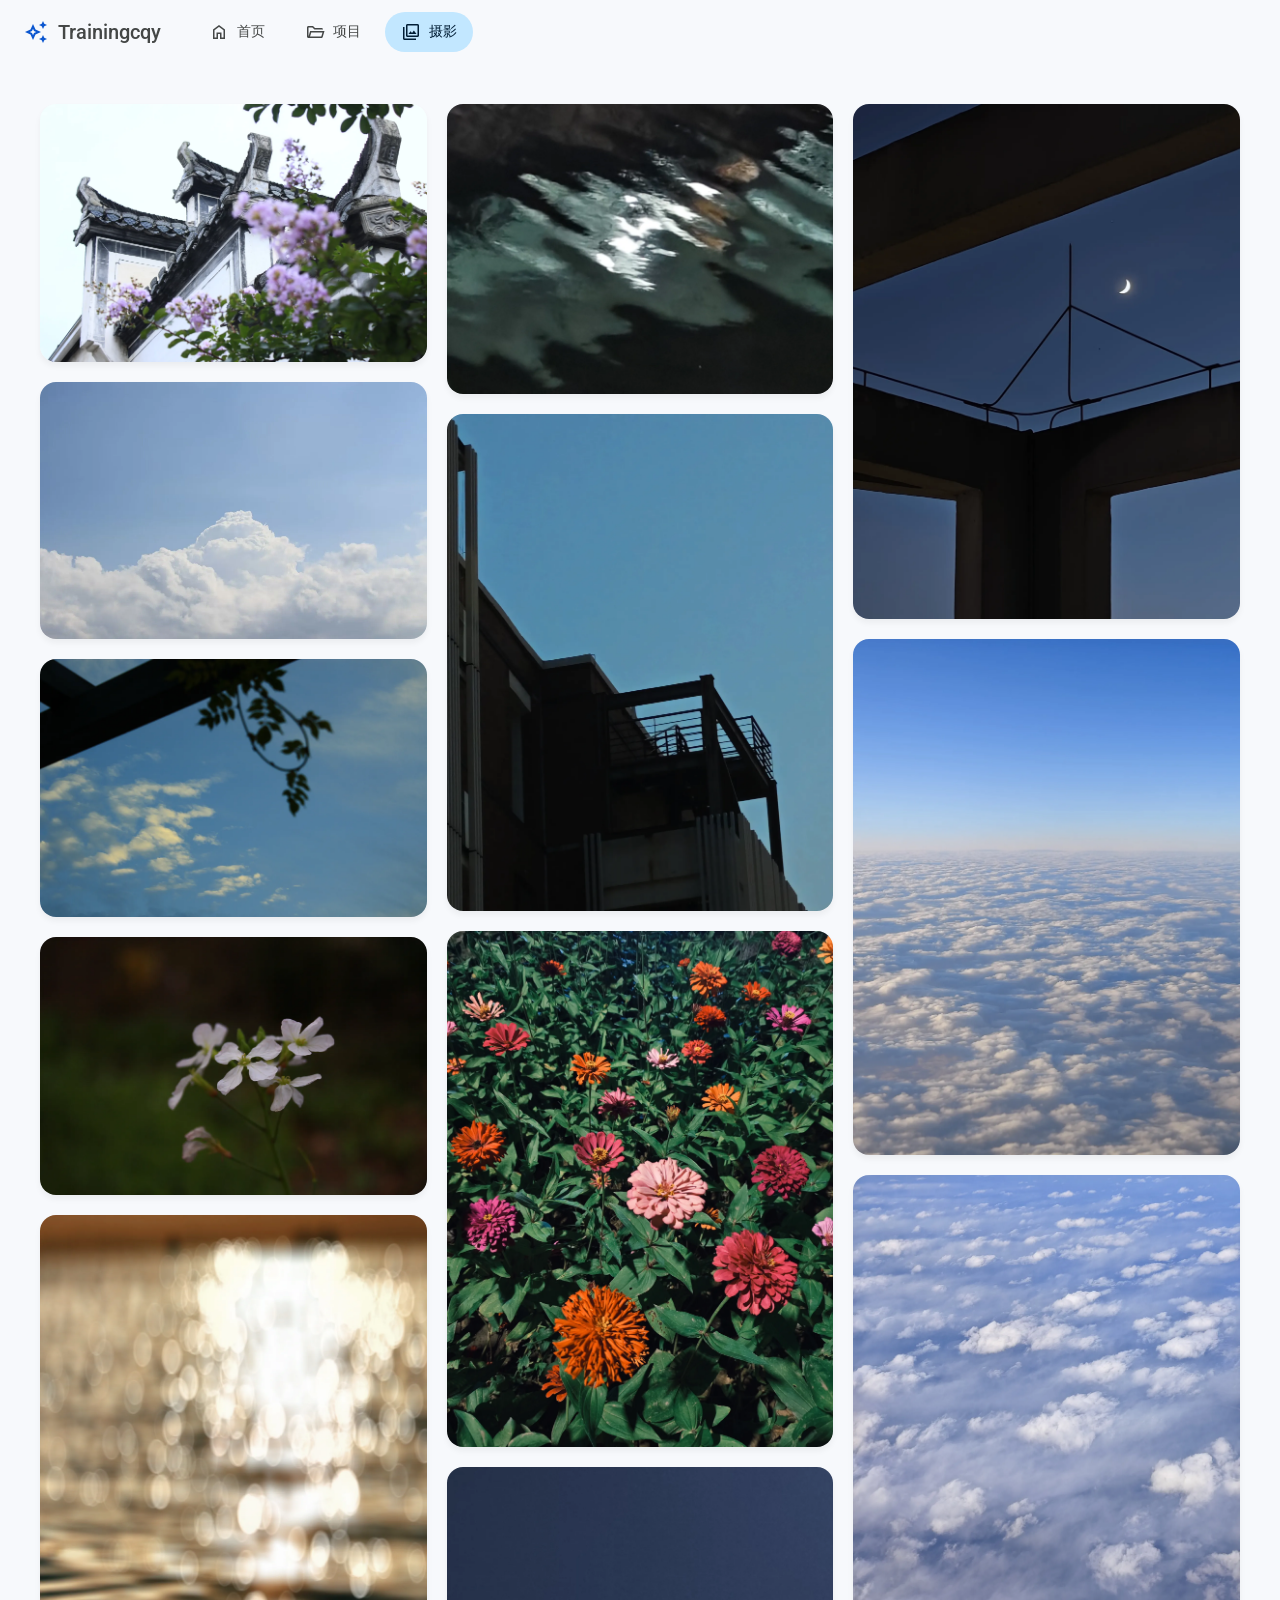
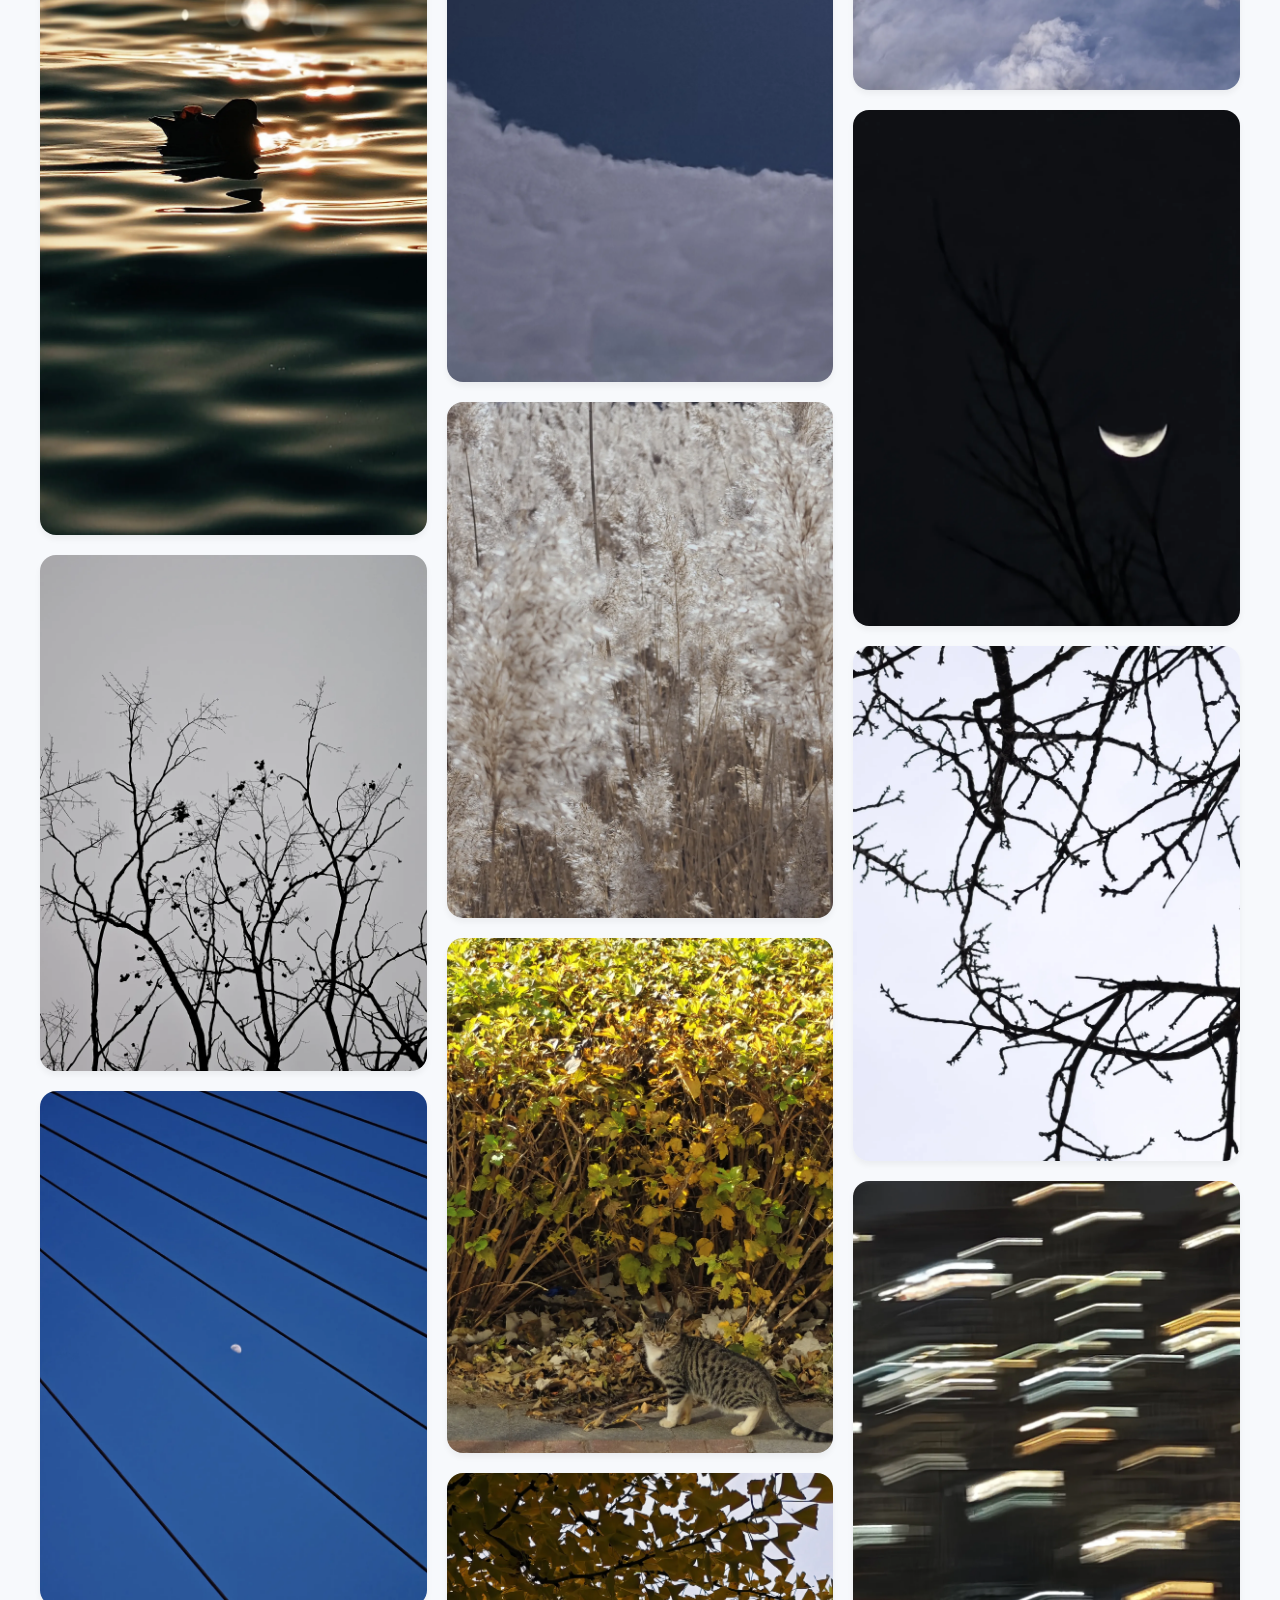
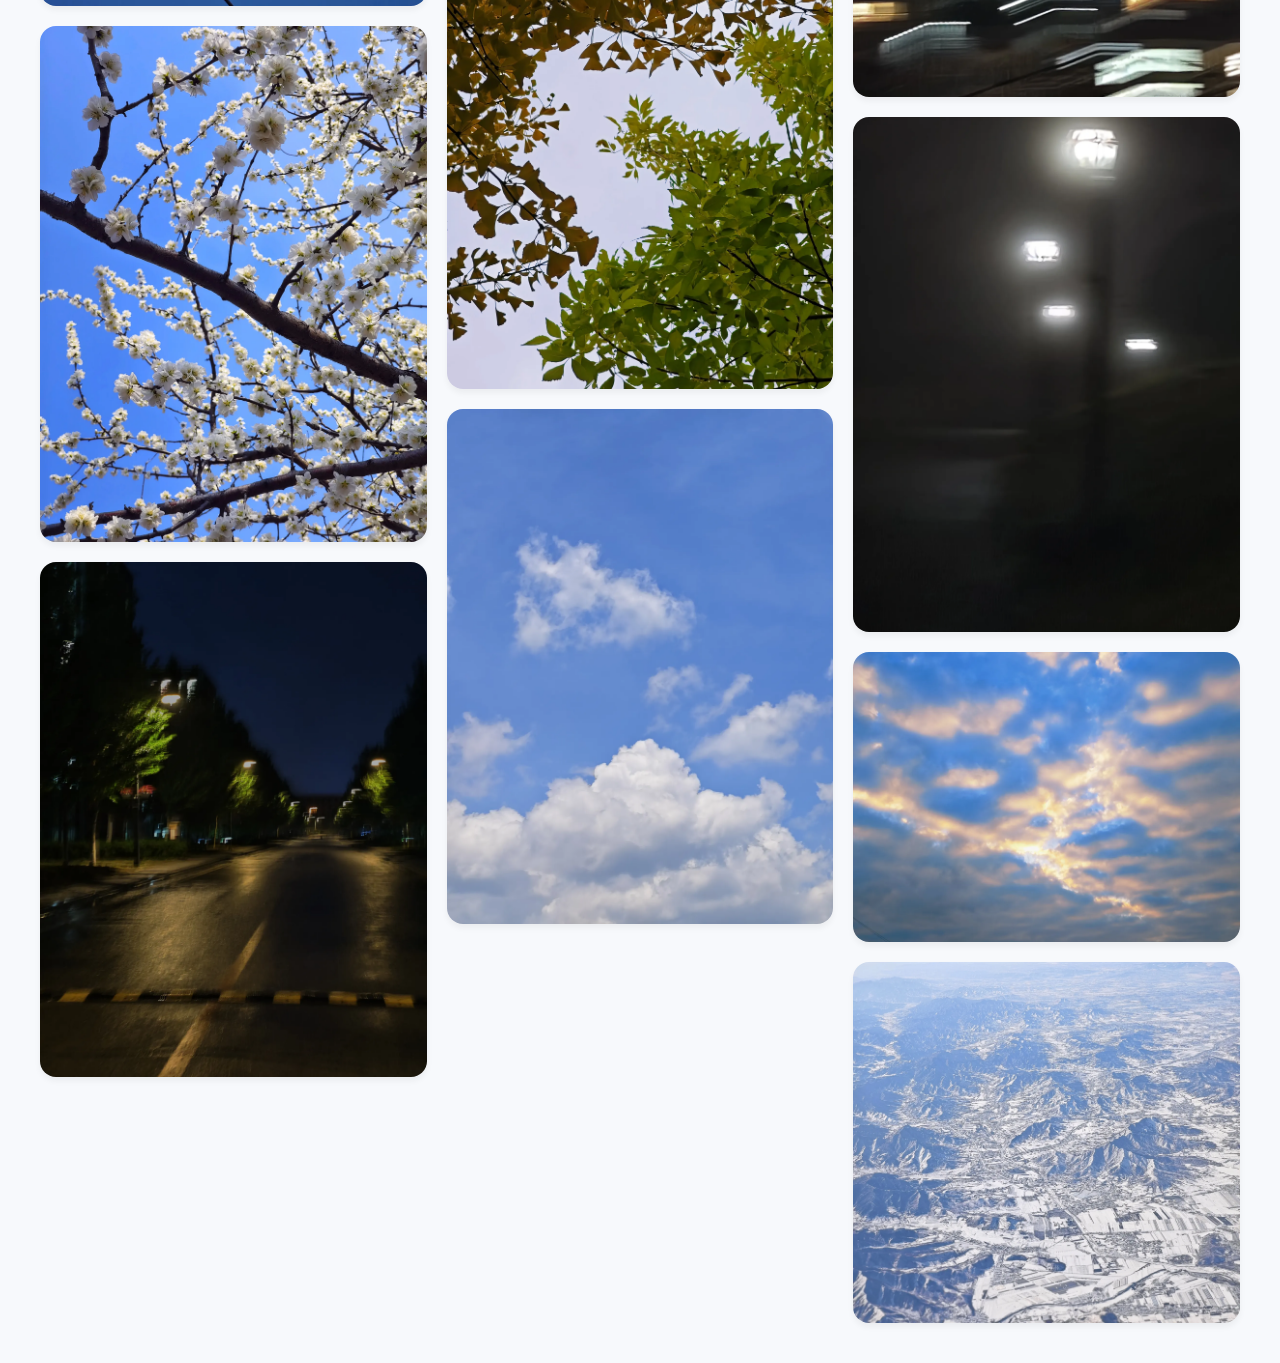
==== gallery.html @ ea2c5bf6 "refactor: extract common css and inject SEO meta tags" ====
<!DOCTYPE html>
<html lang="zh-CN">
<head>
    <meta charset="UTF-8">
    <meta name="viewport" content="width=device-width, initial-scale=1.0, maximum-scale=1.0, user-scalable=no">    
    <meta name="color-scheme" content="light dark">
    <title>Gallery | Trainingcqy</title>
    <meta name="description" content="Trainingcqy 的摄影作品集">
    <meta property="og:title" content="Gallery | Trainingcqy">
    <meta property="og:description" content="Trainingcqy 的摄影作品集">
    <meta property="og:type" content="website">
    <meta property="og:url" content="https://trainingcqy.com/gallery.html">
    <link rel="canonical" href="https://trainingcqy.com/gallery.html">
    <link rel="icon" type="image/jpeg" href="img/favicon.png">
    <link rel="apple-touch-icon" href="img/favicon.png">
    <link href="https://fonts.googleapis.com/css2?family=Roboto:wght@400;500;700&display=swap" rel="stylesheet">
    <link rel="stylesheet" href="https://fonts.googleapis.com/css2?family=Material+Symbols+Outlined:opsz,wght,FILL,GRAD@24,400,0,0" />
    <link rel="stylesheet" href="style.css">
    <style>
        .photo-card {
            -webkit-user-select: none;
            -moz-user-select: none;
            -ms-user-select: none;
            user-select: none;
            -webkit-touch-callout: none;
        }

        :root {
            --shadow-normal: 0 4px 6px rgba(0,0,0,0.05);
            --shadow-hover: 0 12px 24px rgba(0,0,0,0.15);
        }

        @media (prefers-color-scheme: dark) {
            :root {
                --shadow-normal: 0 4px 6px rgba(0,0,0,0.3);
                --shadow-hover: 0 12px 24px rgba(0,0,0,0.5);
            }
        }

        .main-content { 
            flex: 1; 
            padding: 40px; 
            padding-top: calc(64px + 20px); 
            display: flex; 
            flex-direction: column; 
            align-items: center; 
        }

        .gallery-container {
            width: 100%;
            max-width: 1200px;
            column-count: 3; 
            column-gap: 20px;
            padding-top: 20px;
        }

        .photo-card {
            background: transparent;
            border-radius: 16px;
            overflow: hidden; 
            margin-bottom: 20px;
            break-inside: avoid;
            transition: transform 0.3s cubic-bezier(0.34, 1.56, 0.64, 1), box-shadow 0.3s ease;
            box-shadow: var(--shadow-normal);
            line-height: 0; 
            display: block;
        }

        @media (hover: hover) and (pointer: fine) {
            .photo-card:hover {
                transform: translateY(-4px) scale(1.01);
                box-shadow: var(--shadow-hover);
                z-index: 2;
            }
        }

        .photo-card img {
            width: 100%;
            height: auto; 
            display: block;
            object-fit: cover;
        }

        @media (max-width: 1024px) { .gallery-container { column-count: 2; } } 
        @media (max-width: 768px) { 
            .photo-card img {
                -webkit-touch-callout: none;
                pointer-events: none;
            }
            .main-content { padding: 20px; padding-top: 24px; padding-bottom: 80px; }
            .gallery-container { column-count: 1; }
        }
    </style>
</head>
<body>
    <nav class="topbar">
        <div class="logo-area">
            <span class="material-symbols-outlined" style="color: var(--primary-blue);">auto_awesome</span>
            <span>Trainingcqy</span>
        </div>
        <a href="index.html" class="nav-item"><span class="material-symbols-outlined">home</span>首页</a>
        <a href="projects.html" class="nav-item"><span class="material-symbols-outlined">folder_open</span>项目</a>
        <a href="#" class="nav-item active"><span class="material-symbols-outlined">photo_library</span>摄影</a>
    </nav>

    <main class="main-content">
        <div class="gallery-container">
                        
            <div class="photo-card"><img src="img/avatar.webp" loading="eager" alt="Gallery 1"></div>
            <div class="photo-card"><img src="img/photo_2.webp" loading="eager" alt="Gallery 2"></div>
            <div class="photo-card"><img src="img/photo_3.webp" loading="eager" alt="Gallery 3"></div>
            <div class="photo-card"><img src="img/photo_4.webp" loading="eager" alt="Gallery 4"></div>
            <div class="photo-card"><img src="img/photo_5.webp" loading="eager" alt="Gallery 5"></div>
            <div class="photo-card"><img src="img/photo_6.webp" loading="lazy" alt="Gallery 6"></div>
            <div class="photo-card"><img src="img/photo_7.webp" loading="lazy" alt="Gallery 7"></div>
            <div class="photo-card"><img src="img/photo_8.webp" loading="lazy" alt="Gallery 8"></div>
            <div class="photo-card"><img src="img/photo_9.webp" loading="lazy" alt="Gallery 9"></div>
            <div class="photo-card"><img src="img/photo_10.webp" loading="lazy" alt="Gallery 10"></div>
            <div class="photo-card"><img src="img/photo_11.webp" loading="lazy" alt="Gallery 11"></div>
            <div class="photo-card"><img src="img/photo_12.webp" loading="lazy" alt="Gallery 12"></div>
            <div class="photo-card"><img src="img/photo_13.webp" loading="lazy" alt="Gallery 13"></div>
            <div class="photo-card"><img src="img/photo_14.webp" loading="lazy" alt="Gallery 14"></div>
            <div class="photo-card"><img src="img/photo_15.webp" loading="lazy" alt="Gallery 15"></div>
            <div class="photo-card"><img src="img/photo_16.webp" loading="lazy" alt="Gallery 16"></div>
            <div class="photo-card"><img src="img/photo_17.webp" loading="lazy" alt="Gallery 17"></div>
            <div class="photo-card"><img src="img/photo_18.webp" loading="lazy" alt="Gallery 18"></div>
            <div class="photo-card"><img src="img/photo_19.webp" loading="lazy" alt="Gallery 19"></div>
            <div class="photo-card"><img src="img/photo_20.webp" loading="lazy" alt="Gallery 20"></div>
            <div class="photo-card"><img src="img/photo_21.webp" loading="lazy" alt="Gallery 21"></div>
            <div class="photo-card"><img src="img/photo_22.webp" loading="lazy" alt="Gallery 22"></div>
            <div class="photo-card"><img src="img/photo_23.webp" loading="lazy" alt="Gallery 23"></div>
            <div class="photo-card"><img src="img/photo_24.webp" loading="lazy" alt="Gallery 24"></div>
            <div class="photo-card"><img src="img/photo_25.webp" loading="lazy" alt="Gallery 25"></div>
            <div class="photo-card"><img src="img/photo_26.webp" loading="lazy" alt="Gallery 26"></div>
        </div>
    </main>

    <nav class="bottom-nav">
        <a href="index.html" class="bottom-nav-item">
            <div class="icon-container"><span class="material-symbols-outlined">home</span></div>
            <span>首页</span>
        </a>
        <a href="projects.html" class="bottom-nav-item">
            <div class="icon-container"><span class="material-symbols-outlined">folder_open</span></div>
            <span>项目</span>
        </a>
        <a href="#" class="bottom-nav-item active">
            <div class="icon-container"><span class="material-symbols-outlined">photo_library</span></div>
            <span>摄影</span>
        </a>
    </nav>

    <script>
        function clearActiveStates() {
            document.body.style.visibility = 'hidden';
            document.body.offsetHeight;
            document.body.style.visibility = '';
        }

        window.addEventListener('pageshow', function (e) {
            const interactiveElements = document.querySelectorAll('a, button, .nav-item, .bottom-nav-item, .photo-card, .chip');
            interactiveElements.forEach(el => {
                if (typeof el.blur === 'function') el.blur();
            });
            
            if (e.persisted) {
                clearActiveStates();
            }
        });

        document.addEventListener('visibilitychange', function() {
            if (document.visibilityState === 'visible') {
                clearActiveStates();
            }
        });
    </script>
</body>
</html>
---- style.css ----
/* ===== Common Styles | Trainingcqy Portfolio ===== */

* {
    -webkit-tap-highlight-color: transparent;
    margin: 0;
    padding: 0;
    box-sizing: border-box;
}

:root {
    color-scheme: light dark;
    --bg-color: #f7f9fc;
    --surface-color: #ffffff;
    --text-primary: #1f1f1f;
    --text-secondary: #444746;
    --accent-blue: #c2e7ff;
    --accent-blue-text: #001d35;
    --hover-color: #f0f4f8;
    --active-color: #e0e4e8;
    --border-color: #e0e0e0;
    --chip-border: #c4c7c5;
    --primary-blue: #0b57d0;
}

@media (prefers-color-scheme: dark) {
    :root {
        --bg-color: #121212;
        --surface-color: #1e1e1e;
        --text-primary: #e3e3e3;
        --text-secondary: #a0a0a0;
        --accent-blue: #004a77;
        --accent-blue-text: #c2e7ff;
        --hover-color: #2c2c2c;
        --active-color: #3d3d3d;
        --border-color: #333333;
        --chip-border: #444444;
        --primary-blue: #8ab4f8;
    }
}

body {
    font-family: 'Roboto', sans-serif;
    background-color: var(--bg-color);
    color: var(--text-primary);
    display: flex;
    flex-direction: column;
    min-height: 100vh;
}

/* ===== Top Navigation ===== */

.topbar {
    position: fixed;
    top: 0; left: 0; right: 0;
    height: 64px;
    z-index: 20;
    display: flex;
    align-items: center;
    padding: 0 24px;
    gap: 8px;
    background-color: var(--bg-color);
}

.logo-area {
    font-size: 20px;
    font-weight: 500;
    color: var(--text-secondary);
    display: flex;
    align-items: center;
    gap: 10px;
    margin-right: 24px;
    white-space: nowrap;
}

.nav-item {
    display: flex;
    align-items: center;
    gap: 8px;
    padding: 0 16px;
    height: 40px;
    border-radius: 20px;
    text-decoration: none;
    color: var(--text-secondary);
    font-size: 14px;
    font-weight: 500;
    transition: background 0.2s;
    flex-shrink: 0;
    white-space: nowrap;
    cursor: pointer;
}

@media (hover: hover) and (pointer: fine) {
    .nav-item:hover { background-color: var(--hover-color); }
}
.nav-item:active { background-color: var(--active-color); }
.nav-item.active { background-color: var(--accent-blue); color: var(--accent-blue-text); }
.nav-item .material-symbols-outlined { font-size: 20px; }

/* ===== Bottom Navigation (Mobile) ===== */

.bottom-nav {
    display: none;
    position: fixed;
    bottom: 0; left: 0;
    width: 100%;
    height: 64px;
    background: var(--surface-color);
    justify-content: space-around;
    align-items: center;
    z-index: 1000;
    padding-bottom: env(safe-area-inset-bottom);
    box-sizing: content-box;
}

.bottom-nav-item {
    display: flex;
    flex-direction: column;
    align-items: center;
    justify-content: center;
    text-decoration: none;
    color: var(--text-secondary);
    font-size: 12px;
    font-weight: 500;
    width: 64px;
    height: 100%;
    gap: 4px;
}

.bottom-nav-item.active .icon-container {
    background-color: var(--accent-blue);
    color: var(--accent-blue-text);
}

.bottom-nav-item .icon-container {
    width: 64px;
    height: 32px;
    border-radius: 16px;
    display: flex;
    align-items: center;
    justify-content: center;
    transition: background-color 0.2s;
}

.bottom-nav-item:active .icon-container { transform: scale(0.95); }
.bottom-nav-item .material-symbols-outlined { font-size: 24px; }

/* ===== Responsive: Mobile ===== */

@media (max-width: 768px) {
    .topbar { display: none; }
    .bottom-nav { display: flex; }
}
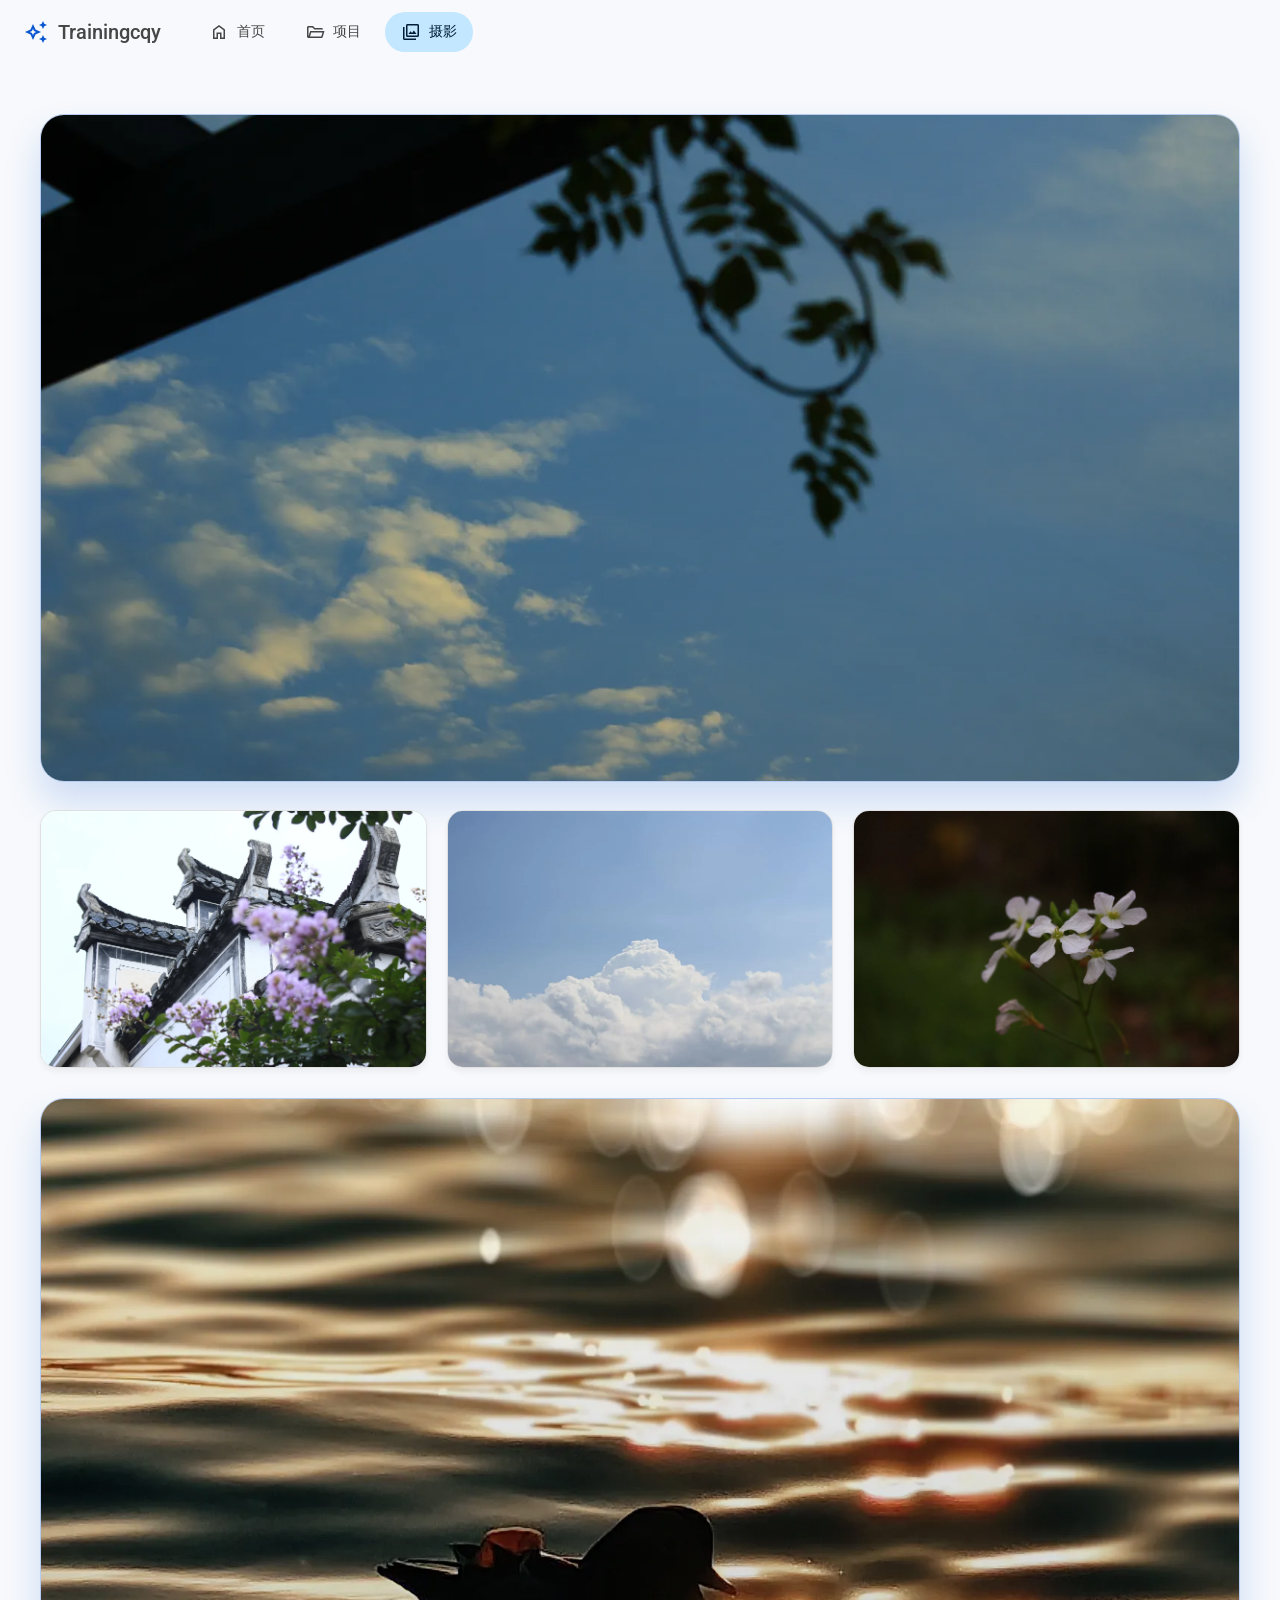
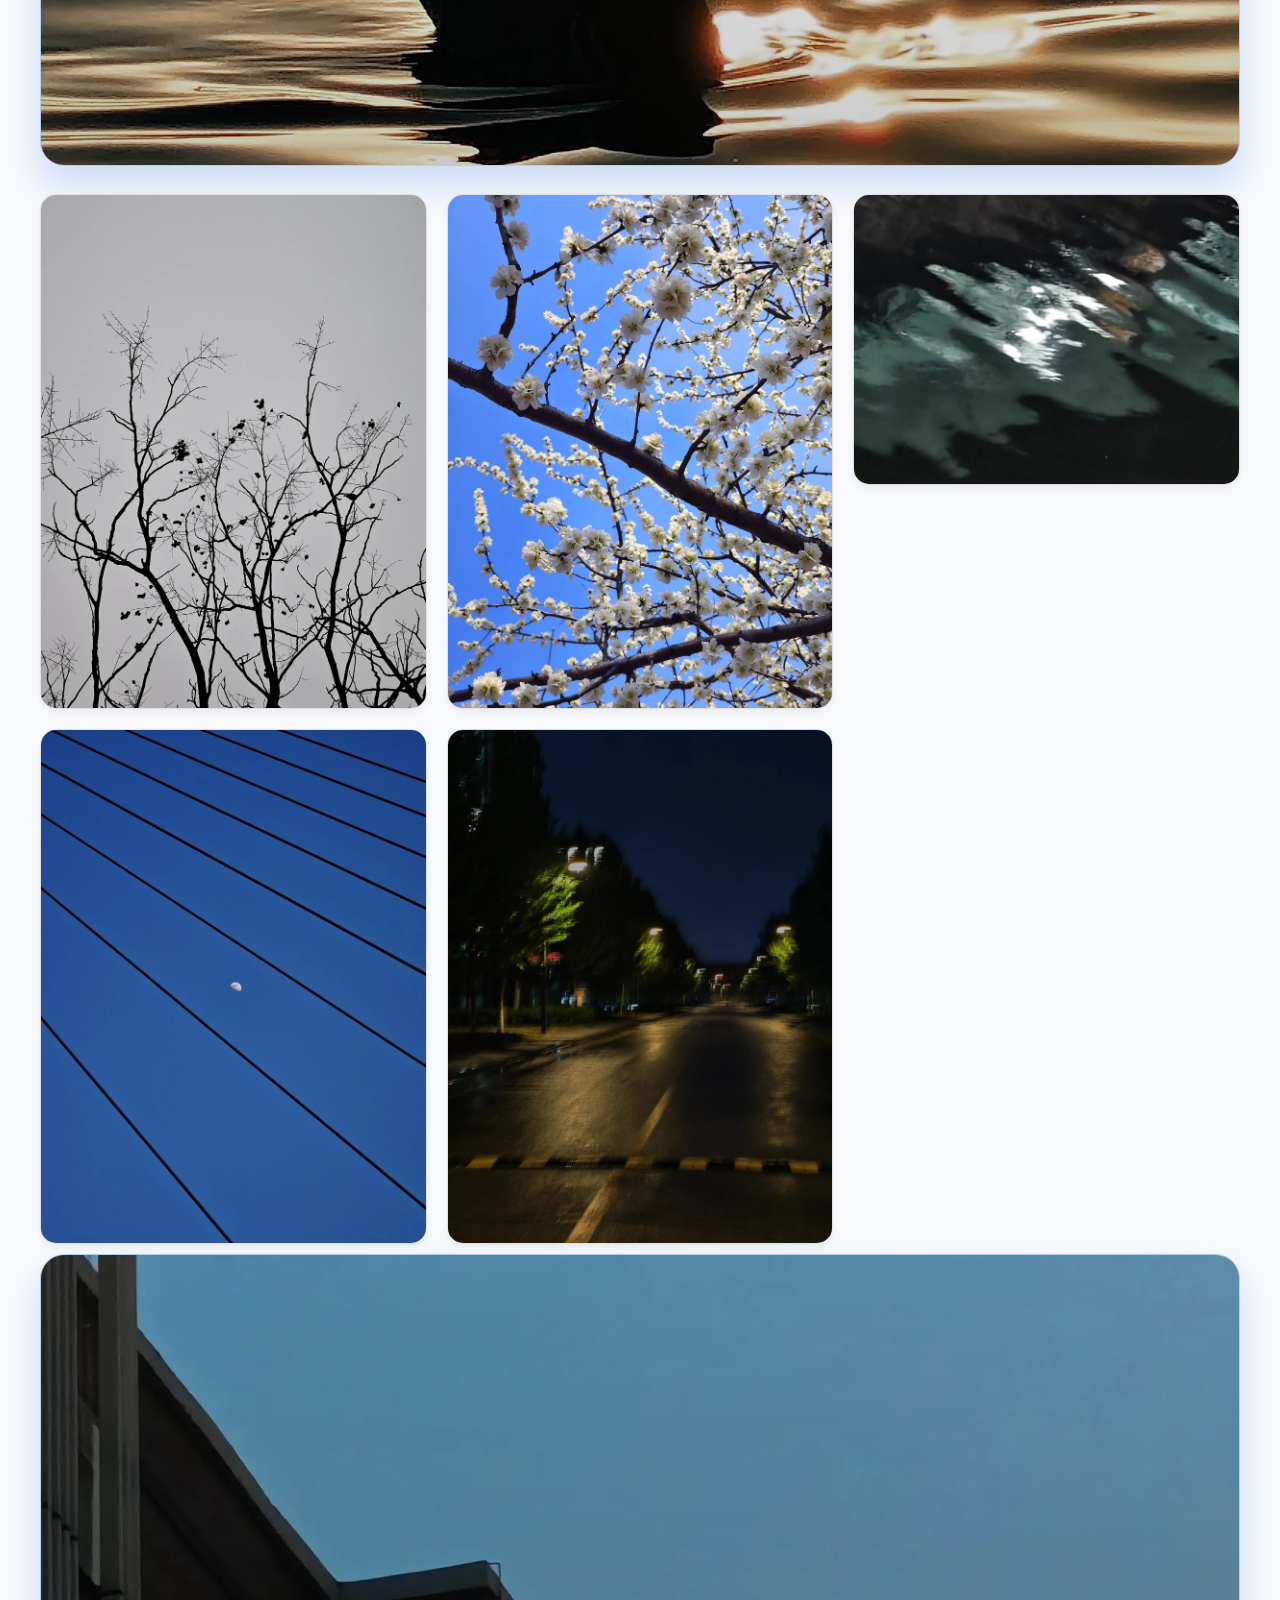
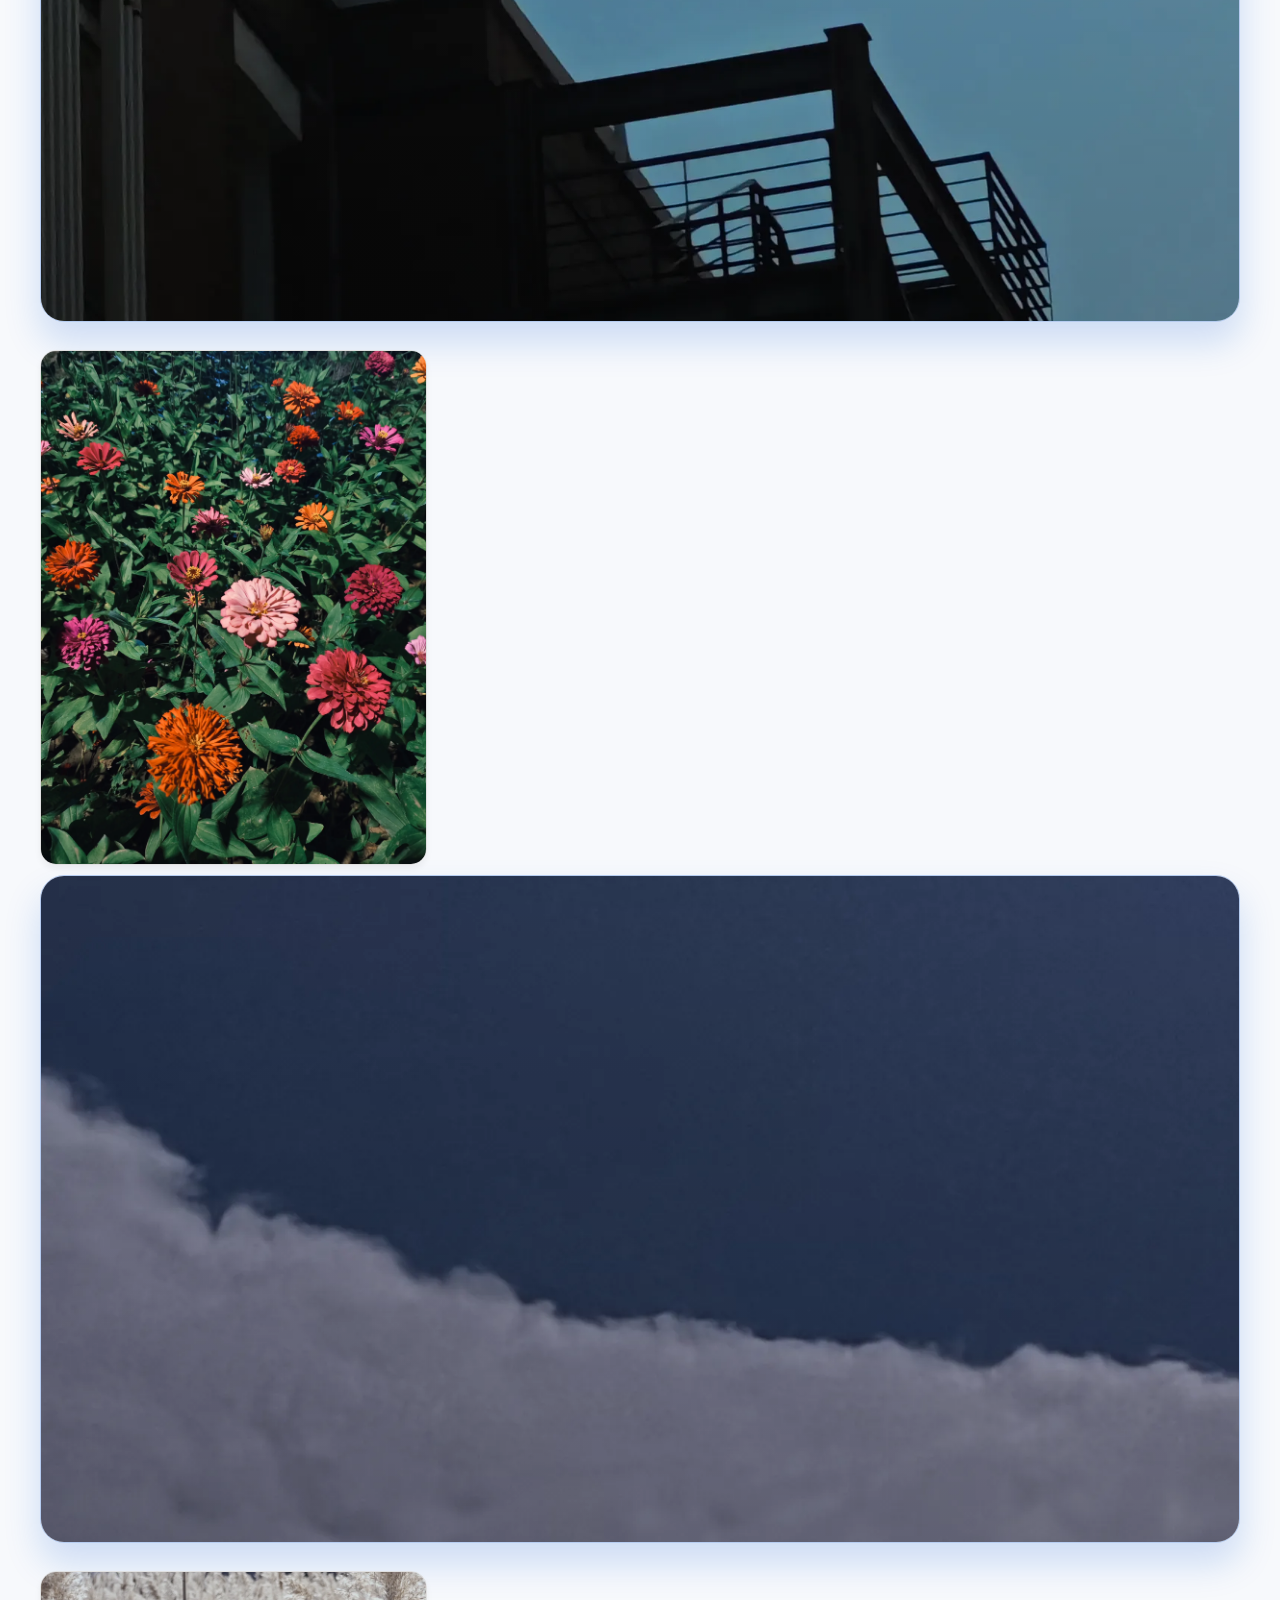
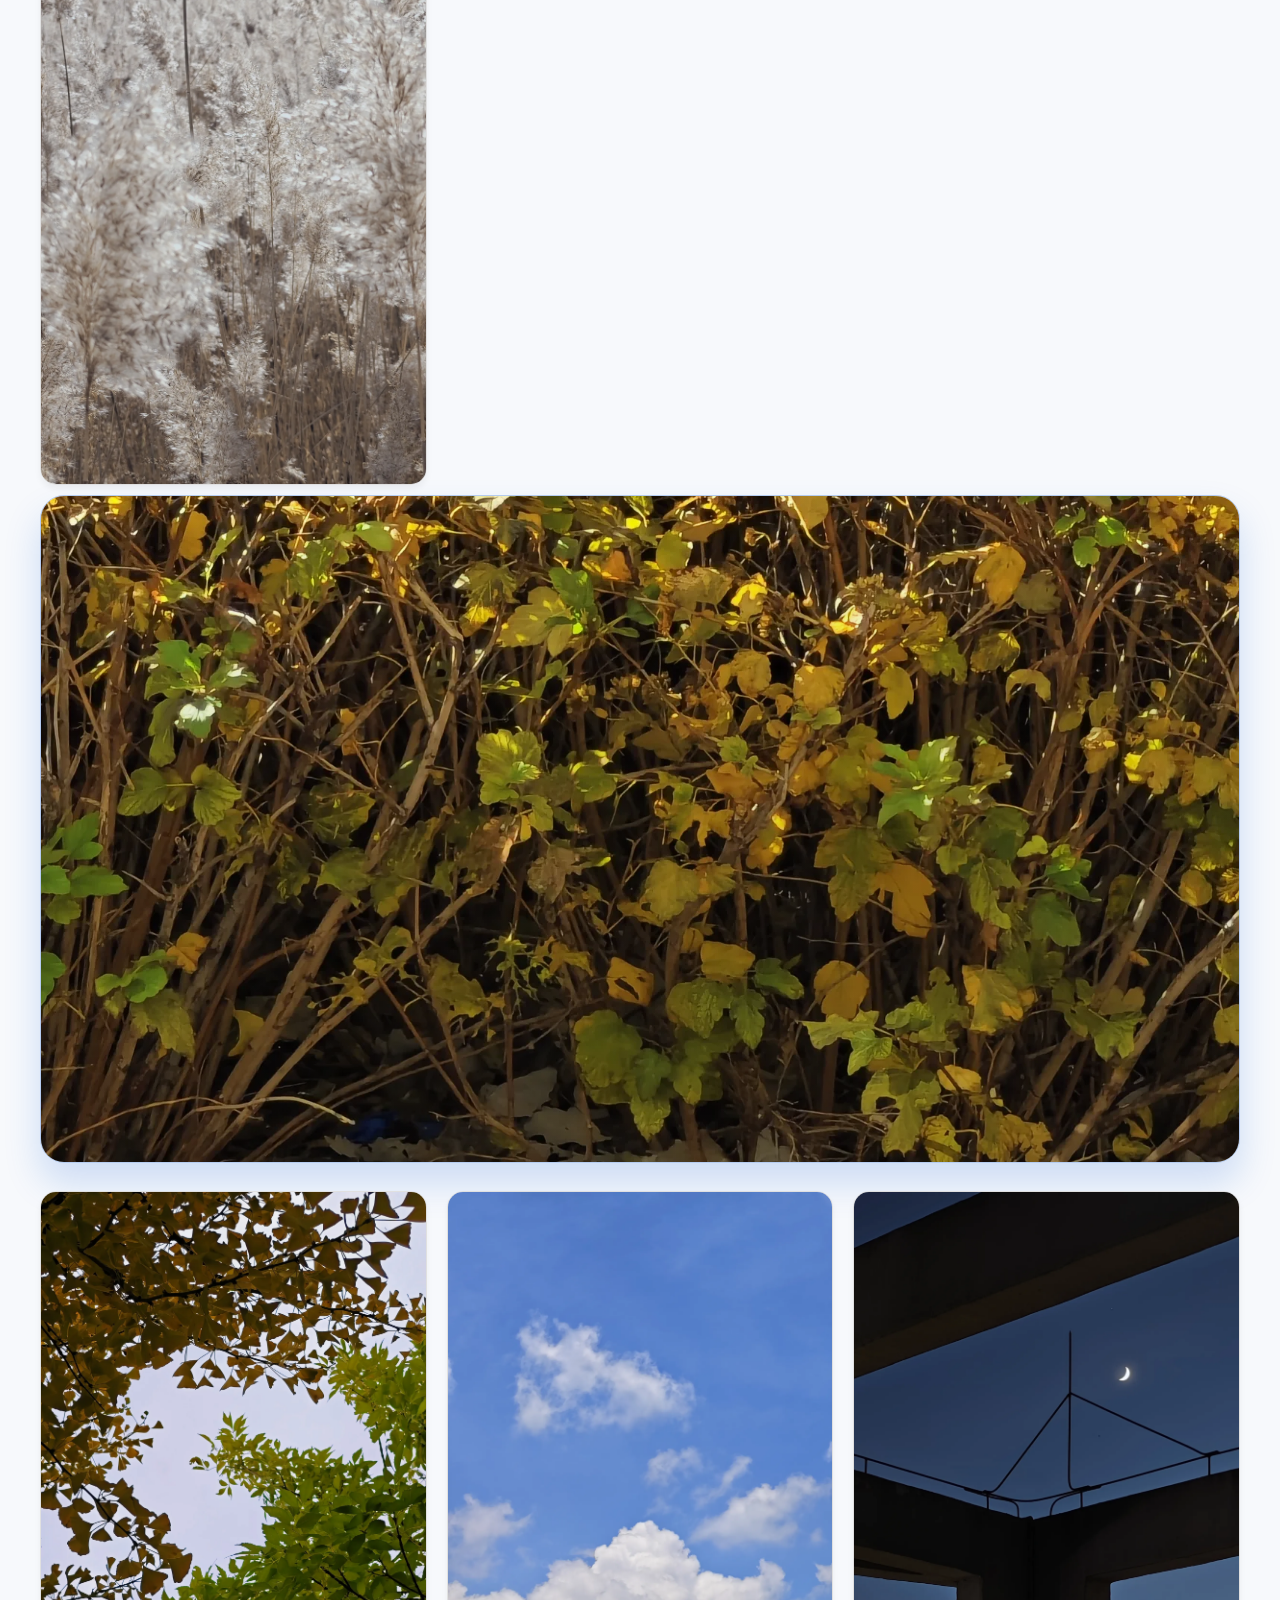
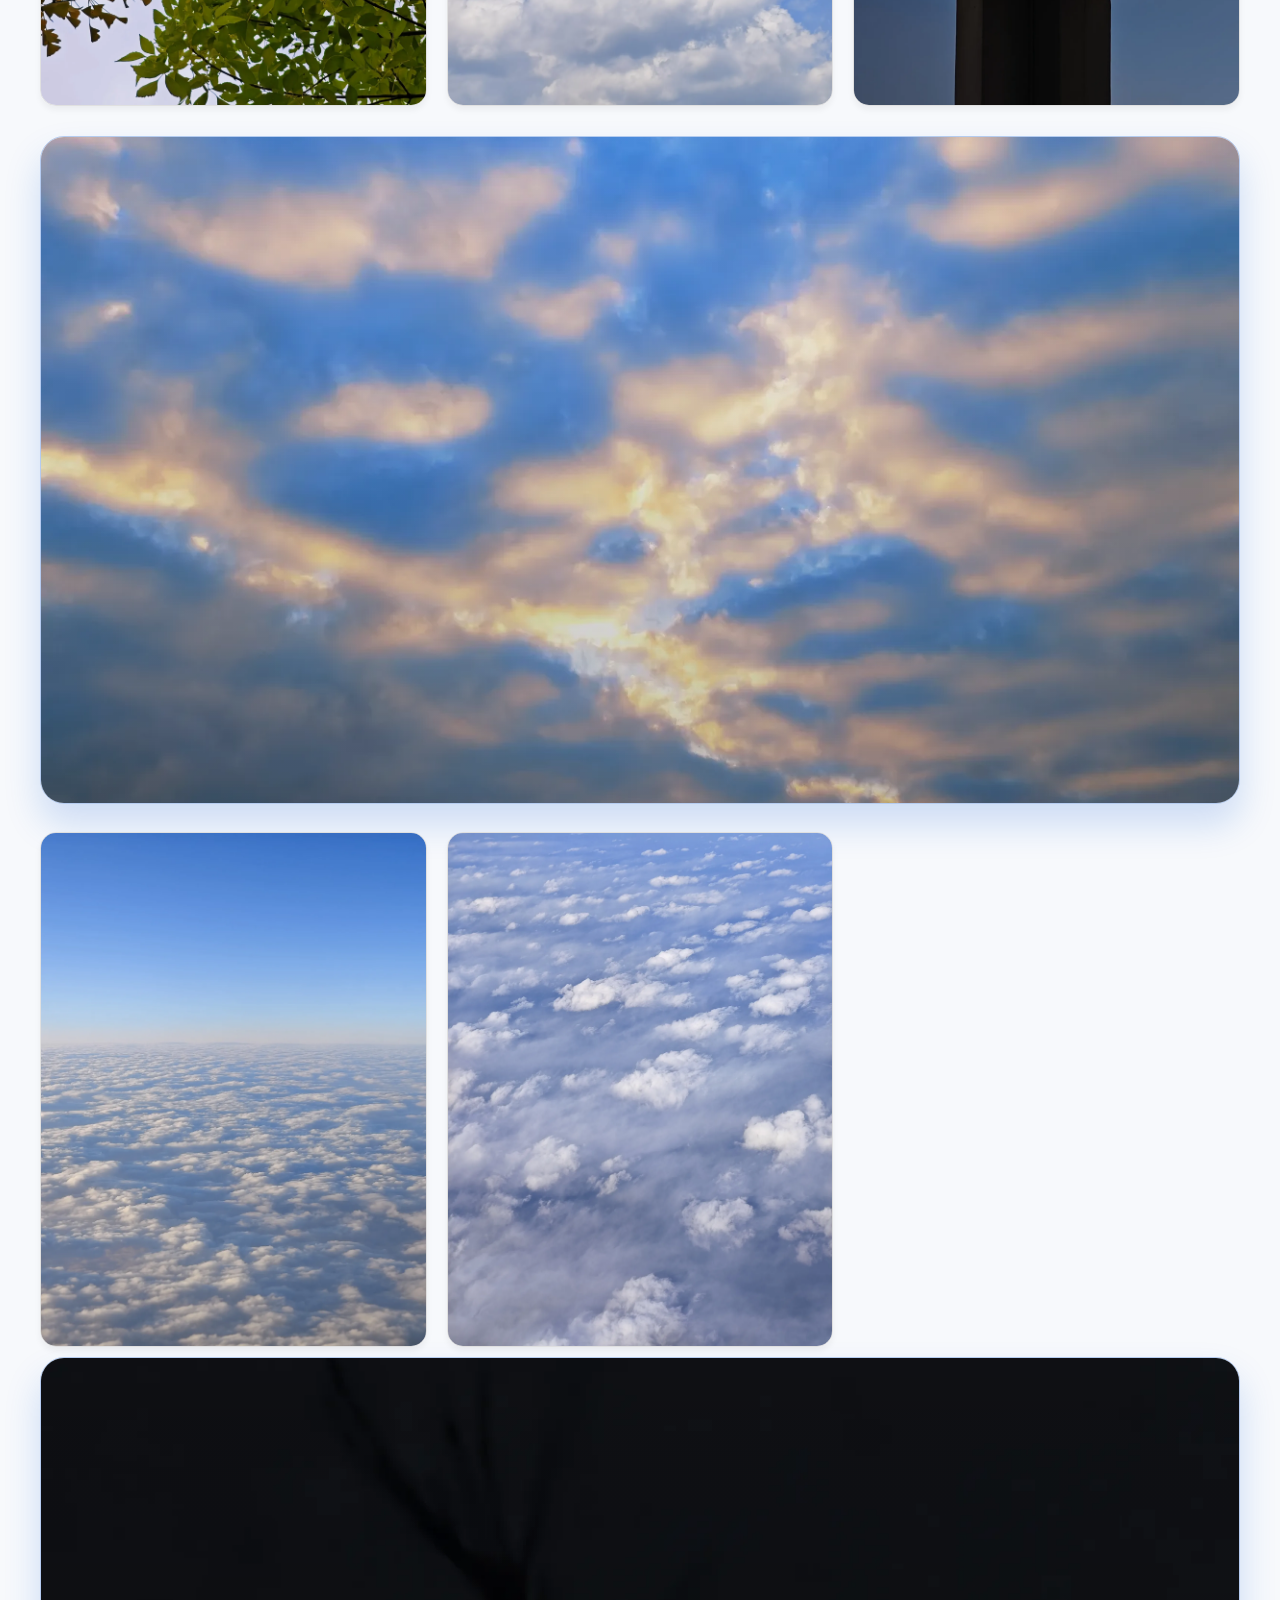
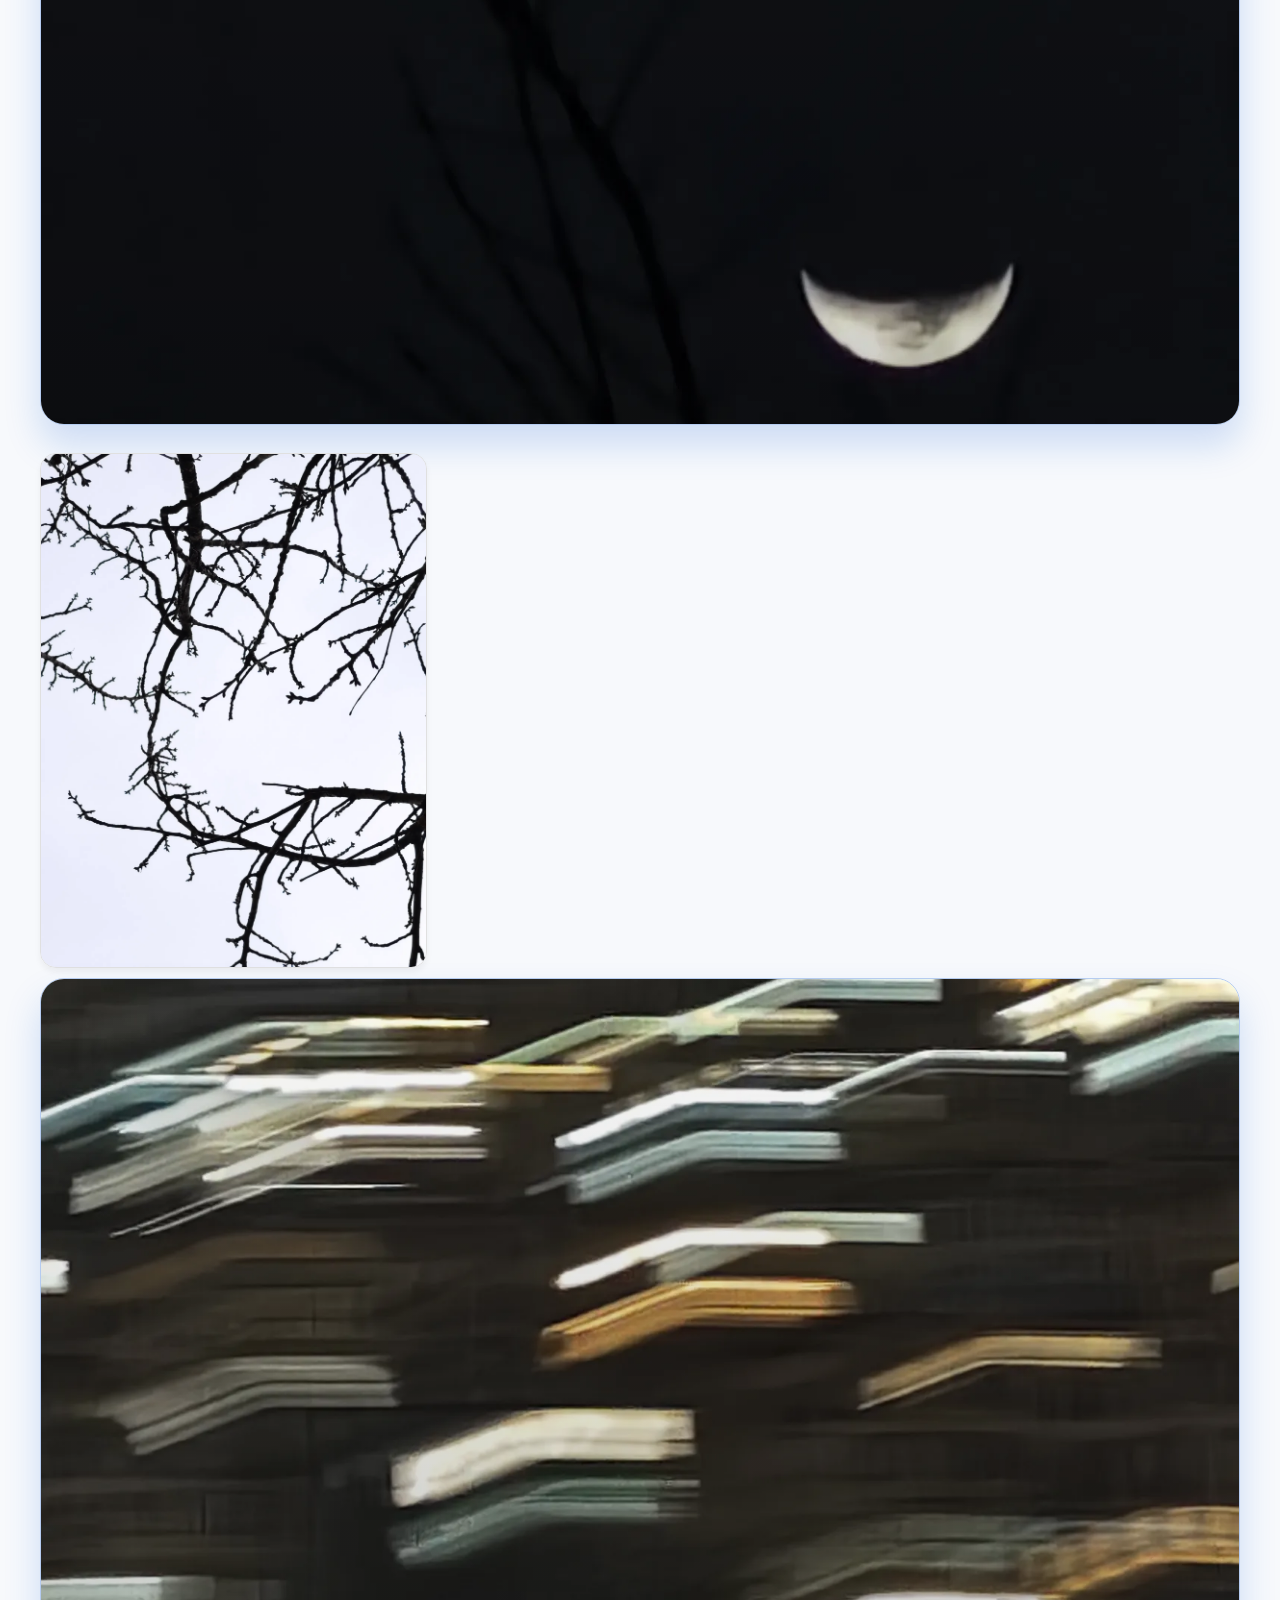
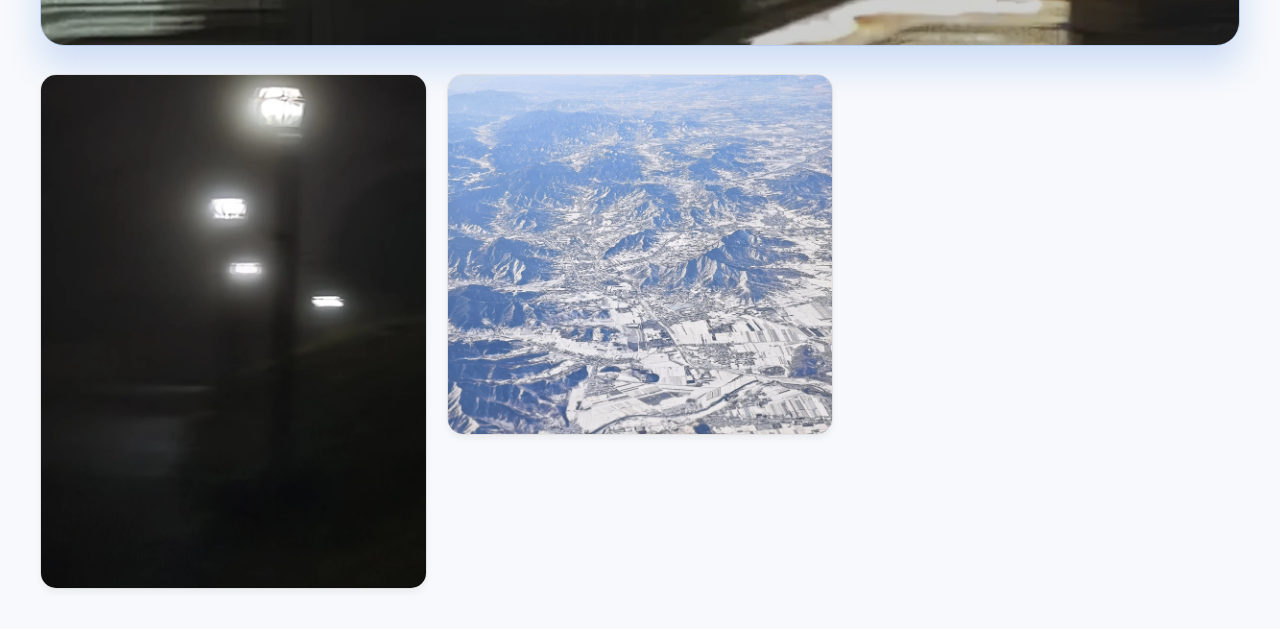
==== commit 3a85f732: "Update" ====
--- a/gallery.html
+++ b/gallery.html
@@ -1,8 +1,9 @@
 <!DOCTYPE html>
 <html lang="zh-CN">
+
 <head>
     <meta charset="UTF-8">
-    <meta name="viewport" content="width=device-width, initial-scale=1.0, maximum-scale=1.0, user-scalable=no">    
+    <meta name="viewport" content="width=device-width, initial-scale=1.0, maximum-scale=1.0, user-scalable=no">
     <meta name="color-scheme" content="light dark">
     <title>Gallery | Trainingcqy</title>
     <meta name="description" content="Trainingcqy 的摄影作品集">
@@ -14,7 +15,8 @@
     <link rel="icon" type="image/jpeg" href="img/favicon.png">
     <link rel="apple-touch-icon" href="img/favicon.png">
     <link href="https://fonts.googleapis.com/css2?family=Roboto:wght@400;500;700&display=swap" rel="stylesheet">
-    <link rel="stylesheet" href="https://fonts.googleapis.com/css2?family=Material+Symbols+Outlined:opsz,wght,FILL,GRAD@24,400,0,0" />
+    <link rel="stylesheet"
+        href="https://fonts.googleapis.com/css2?family=Material+Symbols+Outlined:opsz,wght,FILL,GRAD@24,400,0,0" />
     <link rel="stylesheet" href="style.css">
     <style>
         .photo-card {
@@ -23,33 +25,38 @@
             -ms-user-select: none;
             user-select: none;
             -webkit-touch-callout: none;
-        }
+            cursor: pointer;
+	}
 
         :root {
-            --shadow-normal: 0 4px 6px rgba(0,0,0,0.05);
-            --shadow-hover: 0 12px 24px rgba(0,0,0,0.15);
+            --shadow-normal: 0 4px 6px rgba(0, 0, 0, 0.05);
+            --shadow-hover: 0 12px 24px rgba(0, 0, 0, 0.15);
+            --shadow-hero: 0 20px 36px rgba(11, 87, 208, 0.18);
+            --hero-border: rgba(11, 87, 208, 0.28);
         }
 
         @media (prefers-color-scheme: dark) {
             :root {
-                --shadow-normal: 0 4px 6px rgba(0,0,0,0.3);
-                --shadow-hover: 0 12px 24px rgba(0,0,0,0.5);
-            }
-        }
-
-        .main-content { 
-            flex: 1; 
-            padding: 40px; 
-            padding-top: calc(64px + 20px); 
-            display: flex; 
-            flex-direction: column; 
-            align-items: center; 
+                --shadow-normal: 0 4px 6px rgba(0, 0, 0, 0.3);
+                --shadow-hover: 0 12px 24px rgba(0, 0, 0, 0.5);
+                --shadow-hero: 0 20px 36px rgba(0, 0, 0, 0.6);
+                --hero-border: rgba(138, 180, 248, 0.35);
+            }
+        }
+
+        .main-content {
+            flex: 1;
+            padding: 40px;
+            padding-top: calc(64px + 20px);
+            display: flex;
+            flex-direction: column;
+            align-items: center;
         }
 
         .gallery-container {
             width: 100%;
             max-width: 1200px;
-            column-count: 3; 
+            column-count: 3;
             column-gap: 20px;
             padding-top: 20px;
         }
@@ -57,13 +64,37 @@
         .photo-card {
             background: transparent;
             border-radius: 16px;
-            overflow: hidden; 
+            overflow: hidden;
             margin-bottom: 20px;
             break-inside: avoid;
             transition: transform 0.3s cubic-bezier(0.34, 1.56, 0.64, 1), box-shadow 0.3s ease;
             box-shadow: var(--shadow-normal);
-            line-height: 0; 
+            line-height: 0;
             display: block;
+            border: 1px solid var(--border-color);
+            position: relative;
+        }
+
+        .photo-card.hero {
+            column-span: all;
+            border-radius: 24px;
+            border-color: var(--hero-border);
+            margin: 10px 0 28px;
+            box-shadow: var(--shadow-hero);
+        }
+
+        .photo-card.hero img {
+            width: 100%;
+            max-height: min(74vh, 780px);
+            object-fit: cover;
+        }
+
+        .photo-card.hero::after {
+            content: "";
+            position: absolute;
+            inset: 0;
+            pointer-events: none;
+            background: linear-gradient(180deg, rgba(0, 0, 0, 0.02) 0%, rgba(0, 0, 0, 0.2) 100%);
         }
 
         @media (hover: hover) and (pointer: fine) {
@@ -76,22 +107,47 @@
 
         .photo-card img {
             width: 100%;
-            height: auto; 
+            height: auto;
             display: block;
             object-fit: cover;
         }
 
-        @media (max-width: 1024px) { .gallery-container { column-count: 2; } } 
-        @media (max-width: 768px) { 
+        @media (max-width: 1024px) {
+            .gallery-container {
+                column-count: 2;
+            }
+        }
+
+        @media (max-width: 768px) {
             .photo-card img {
                 -webkit-touch-callout: none;
                 pointer-events: none;
             }
-            .main-content { padding: 20px; padding-top: 24px; padding-bottom: 80px; }
-            .gallery-container { column-count: 1; }
+
+            .main-content {
+                padding: 20px;
+                padding-top: 24px;
+                padding-bottom: 80px;
+            }
+
+            .gallery-container {
+                column-count: 1;
+            }
+
+            .photo-card.hero {
+                margin-bottom: 20px;
+                border-radius: 16px;
+                box-shadow: var(--shadow-normal);
+            }
+
+            .photo-card.hero img {
+                max-height: none;
+                object-fit: cover;
+            }
         }
     </style>
 </head>
+
 <body>
     <nav class="topbar">
         <div class="logo-area">
@@ -105,17 +161,19 @@
 
     <main class="main-content">
         <div class="gallery-container">
-                        
-            <div class="photo-card"><img src="img/avatar.webp" loading="eager" alt="Gallery 1"></div>
-            <div class="photo-card"><img src="img/photo_2.webp" loading="eager" alt="Gallery 2"></div>
-            <div class="photo-card"><img src="img/photo_3.webp" loading="eager" alt="Gallery 3"></div>
+            <div class="photo-card"><img src="img/photo_3.webp" loading="eager" alt="Gallery 1"></div>
+
+            <div class="photo-card"><img src="img/avatar.webp" loading="eager" alt="Gallery 2"></div>
+            <div class="photo-card"><img src="img/photo_2.webp" loading="eager" alt="Gallery 3"></div>
             <div class="photo-card"><img src="img/photo_4.webp" loading="eager" alt="Gallery 4"></div>
-            <div class="photo-card"><img src="img/photo_5.webp" loading="eager" alt="Gallery 5"></div>
+            <div class="photo-card"><img src="img/photo_5.webp" loading="lazy" alt="Gallery 5"></div>
             <div class="photo-card"><img src="img/photo_6.webp" loading="lazy" alt="Gallery 6"></div>
             <div class="photo-card"><img src="img/photo_7.webp" loading="lazy" alt="Gallery 7"></div>
             <div class="photo-card"><img src="img/photo_8.webp" loading="lazy" alt="Gallery 8"></div>
             <div class="photo-card"><img src="img/photo_9.webp" loading="lazy" alt="Gallery 9"></div>
+
             <div class="photo-card"><img src="img/photo_10.webp" loading="lazy" alt="Gallery 10"></div>
+
             <div class="photo-card"><img src="img/photo_11.webp" loading="lazy" alt="Gallery 11"></div>
             <div class="photo-card"><img src="img/photo_12.webp" loading="lazy" alt="Gallery 12"></div>
             <div class="photo-card"><img src="img/photo_13.webp" loading="lazy" alt="Gallery 13"></div>
@@ -124,13 +182,15 @@
             <div class="photo-card"><img src="img/photo_16.webp" loading="lazy" alt="Gallery 16"></div>
             <div class="photo-card"><img src="img/photo_17.webp" loading="lazy" alt="Gallery 17"></div>
             <div class="photo-card"><img src="img/photo_18.webp" loading="lazy" alt="Gallery 18"></div>
-            <div class="photo-card"><img src="img/photo_19.webp" loading="lazy" alt="Gallery 19"></div>
-            <div class="photo-card"><img src="img/photo_20.webp" loading="lazy" alt="Gallery 20"></div>
-            <div class="photo-card"><img src="img/photo_21.webp" loading="lazy" alt="Gallery 21"></div>
-            <div class="photo-card"><img src="img/photo_22.webp" loading="lazy" alt="Gallery 22"></div>
-            <div class="photo-card"><img src="img/photo_23.webp" loading="lazy" alt="Gallery 23"></div>
-            <div class="photo-card"><img src="img/photo_24.webp" loading="lazy" alt="Gallery 24"></div>
-            <div class="photo-card"><img src="img/photo_25.webp" loading="lazy" alt="Gallery 25"></div>
+
+            <div class="photo-card"><img src="img/photo_25.webp" loading="lazy" alt="Gallery 19"></div>
+
+            <div class="photo-card"><img src="img/photo_19.webp" loading="lazy" alt="Gallery 20"></div>
+            <div class="photo-card"><img src="img/photo_20.webp" loading="lazy" alt="Gallery 21"></div>
+            <div class="photo-card"><img src="img/photo_21.webp" loading="lazy" alt="Gallery 22"></div>
+            <div class="photo-card"><img src="img/photo_22.webp" loading="lazy" alt="Gallery 23"></div>
+            <div class="photo-card"><img src="img/photo_23.webp" loading="lazy" alt="Gallery 24"></div>
+            <div class="photo-card"><img src="img/photo_24.webp" loading="lazy" alt="Gallery 25"></div>
             <div class="photo-card"><img src="img/photo_26.webp" loading="lazy" alt="Gallery 26"></div>
         </div>
     </main>
@@ -151,6 +211,29 @@
     </nav>
 
     <script>
+        const HERO_ENDINGS = new Set(['1', '3', '5']);
+
+        function applyHeroRhythm() {
+            const cards = document.querySelectorAll('.gallery-container .photo-card');
+            cards.forEach(card => {
+                card.classList.remove('hero');
+                const img = card.querySelector('img');
+                if (!img) return;
+
+                const src = img.getAttribute('src') || '';
+                const match = src.match(/photo_(\d+)\.webp$/i);
+                if (!match) return;
+
+                const photoNum = match[1];
+                const ending = photoNum[photoNum.length - 1];
+                if (HERO_ENDINGS.has(ending)) {
+                    card.classList.add('hero');
+                }
+            });
+        }
+
+        applyHeroRhythm();
+
         function clearActiveStates() {
             document.body.style.visibility = 'hidden';
             document.body.offsetHeight;
@@ -162,17 +245,18 @@
             interactiveElements.forEach(el => {
                 if (typeof el.blur === 'function') el.blur();
             });
-            
+
             if (e.persisted) {
                 clearActiveStates();
             }
         });
 
-        document.addEventListener('visibilitychange', function() {
+        document.addEventListener('visibilitychange', function () {
             if (document.visibilityState === 'visible') {
                 clearActiveStates();
             }
         });
     </script>
 </body>
-</html>+
+</html>
--- a/style.css
+++ b/style.css
@@ -1,12 +1,10 @@
 /* ===== Common Styles | Trainingcqy Portfolio ===== */
-
 * {
     -webkit-tap-highlight-color: transparent;
     margin: 0;
     padding: 0;
     box-sizing: border-box;
 }
-
 :root {
     color-scheme: light dark;
     --bg-color: #f7f9fc;
@@ -21,7 +19,6 @@
     --chip-border: #c4c7c5;
     --primary-blue: #0b57d0;
 }
-
 @media (prefers-color-scheme: dark) {
     :root {
         --bg-color: #121212;
@@ -37,7 +34,6 @@
         --primary-blue: #8ab4f8;
     }
 }
-
 body {
     font-family: 'Roboto', sans-serif;
     background-color: var(--bg-color);
@@ -45,10 +41,13 @@
     display: flex;
     flex-direction: column;
     min-height: 100vh;
+    -webkit-user-select: none;
+    -moz-user-select: none;
+    -ms-user-select: none;
+    user-select: none;
+    -webkit-touch-callout: none;
 }
-
 /* ===== Top Navigation ===== */
-
 .topbar {
     position: fixed;
     top: 0; left: 0; right: 0;
@@ -60,7 +59,6 @@
     gap: 8px;
     background-color: var(--bg-color);
 }
-
 .logo-area {
     font-size: 20px;
     font-weight: 500;
@@ -71,7 +69,6 @@
     margin-right: 24px;
     white-space: nowrap;
 }
-
 .nav-item {
     display: flex;
     align-items: center;
@@ -83,21 +80,18 @@
     color: var(--text-secondary);
     font-size: 14px;
     font-weight: 500;
-    transition: background 0.2s;
+    transition: background 0.2s, transform 0.25s;
     flex-shrink: 0;
     white-space: nowrap;
     cursor: pointer;
 }
-
 @media (hover: hover) and (pointer: fine) {
     .nav-item:hover { background-color: var(--hover-color); }
 }
-.nav-item:active { background-color: var(--active-color); }
+.nav-item:active { background-color: var(--active-color); transform: scale(0.9); }
 .nav-item.active { background-color: var(--accent-blue); color: var(--accent-blue-text); }
 .nav-item .material-symbols-outlined { font-size: 20px; }
-
 /* ===== Bottom Navigation (Mobile) ===== */
-
 .bottom-nav {
     display: none;
     position: fixed;
@@ -111,7 +105,6 @@
     padding-bottom: env(safe-area-inset-bottom);
     box-sizing: content-box;
 }
-
 .bottom-nav-item {
     display: flex;
     flex-direction: column;
@@ -125,12 +118,10 @@
     height: 100%;
     gap: 4px;
 }
-
 .bottom-nav-item.active .icon-container {
     background-color: var(--accent-blue);
     color: var(--accent-blue-text);
 }
-
 .bottom-nav-item .icon-container {
     width: 64px;
     height: 32px;
@@ -140,13 +131,19 @@
     justify-content: center;
     transition: background-color 0.2s;
 }
-
 .bottom-nav-item:active .icon-container { transform: scale(0.95); }
 .bottom-nav-item .material-symbols-outlined { font-size: 24px; }
-
+/* ===== Interaction Protection ===== */
+.project-card,
+.photo-card {
+    -webkit-user-select: none;
+    -moz-user-select: none;
+    -ms-user-select: none;
+    user-select: none;
+    -webkit-touch-callout: none;
+}
 /* ===== Responsive: Mobile ===== */
-
 @media (max-width: 768px) {
     .topbar { display: none; }
     .bottom-nav { display: flex; }
-}
+}
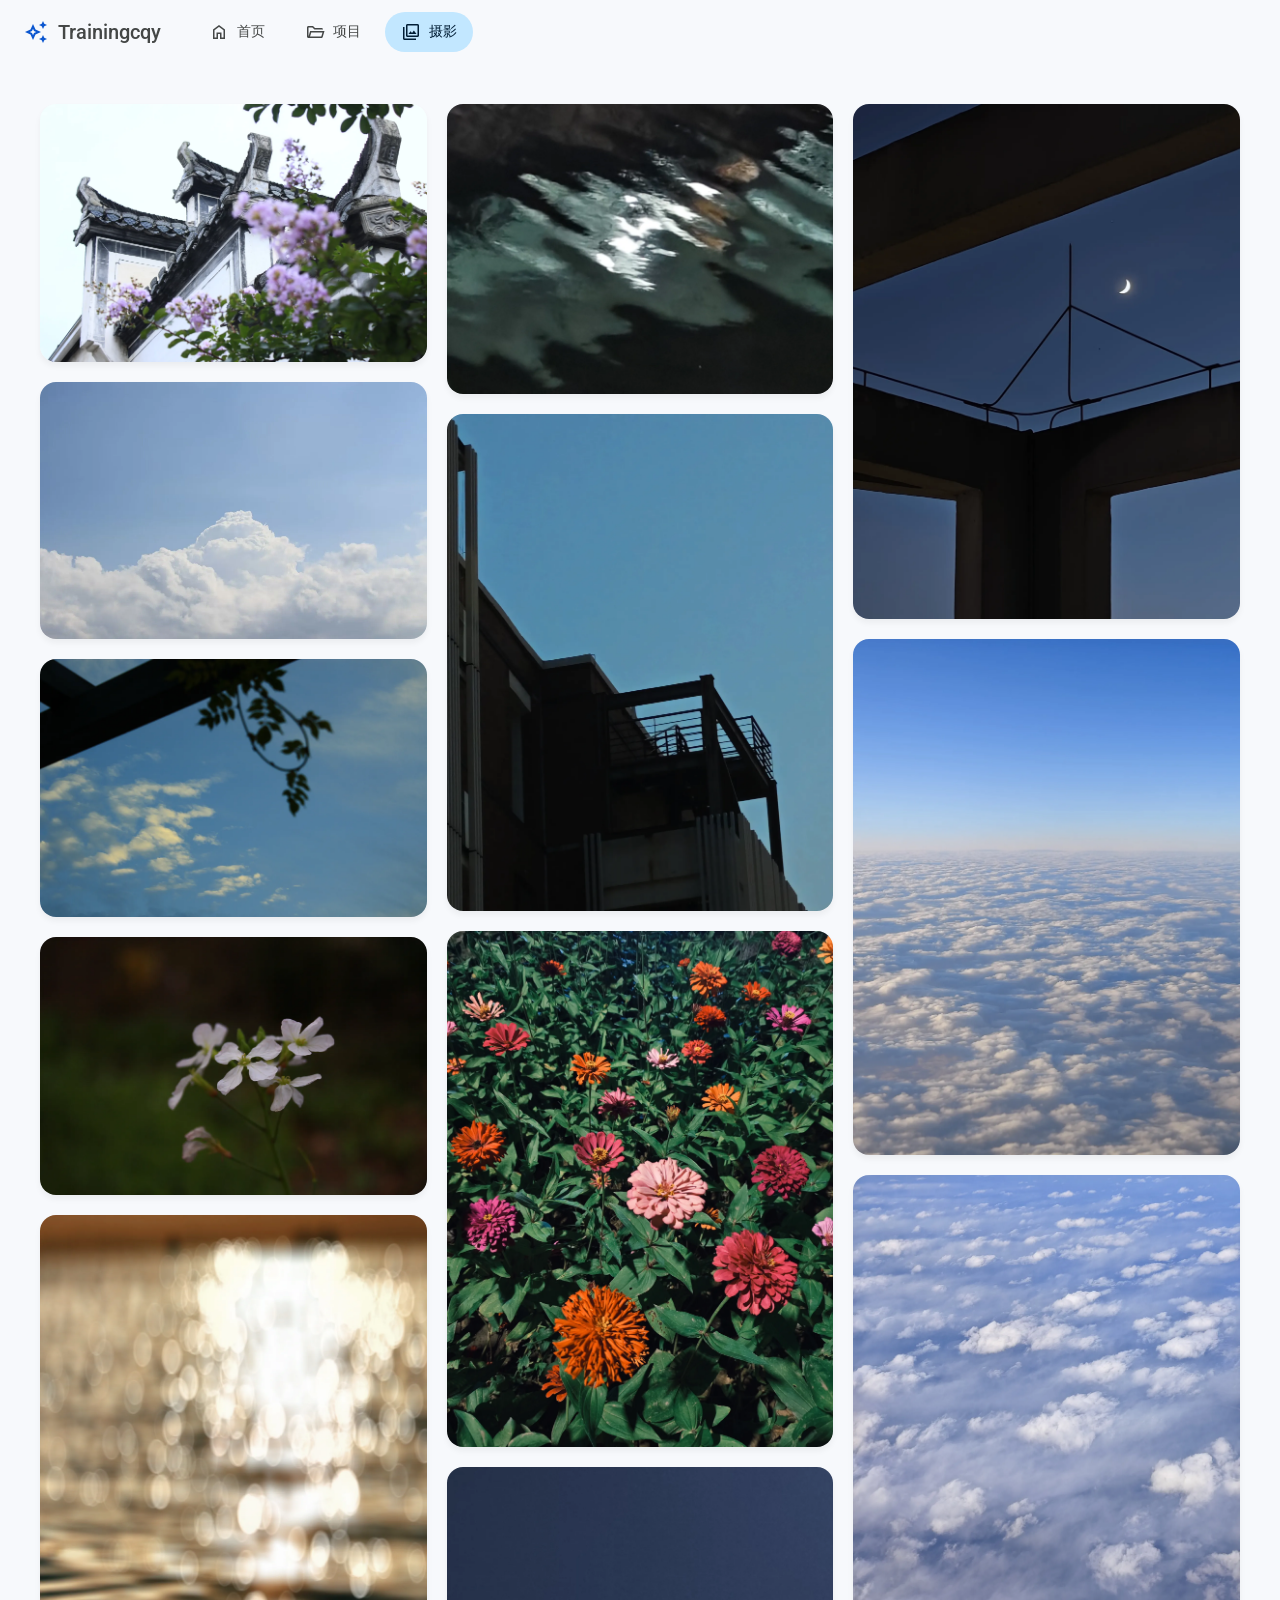
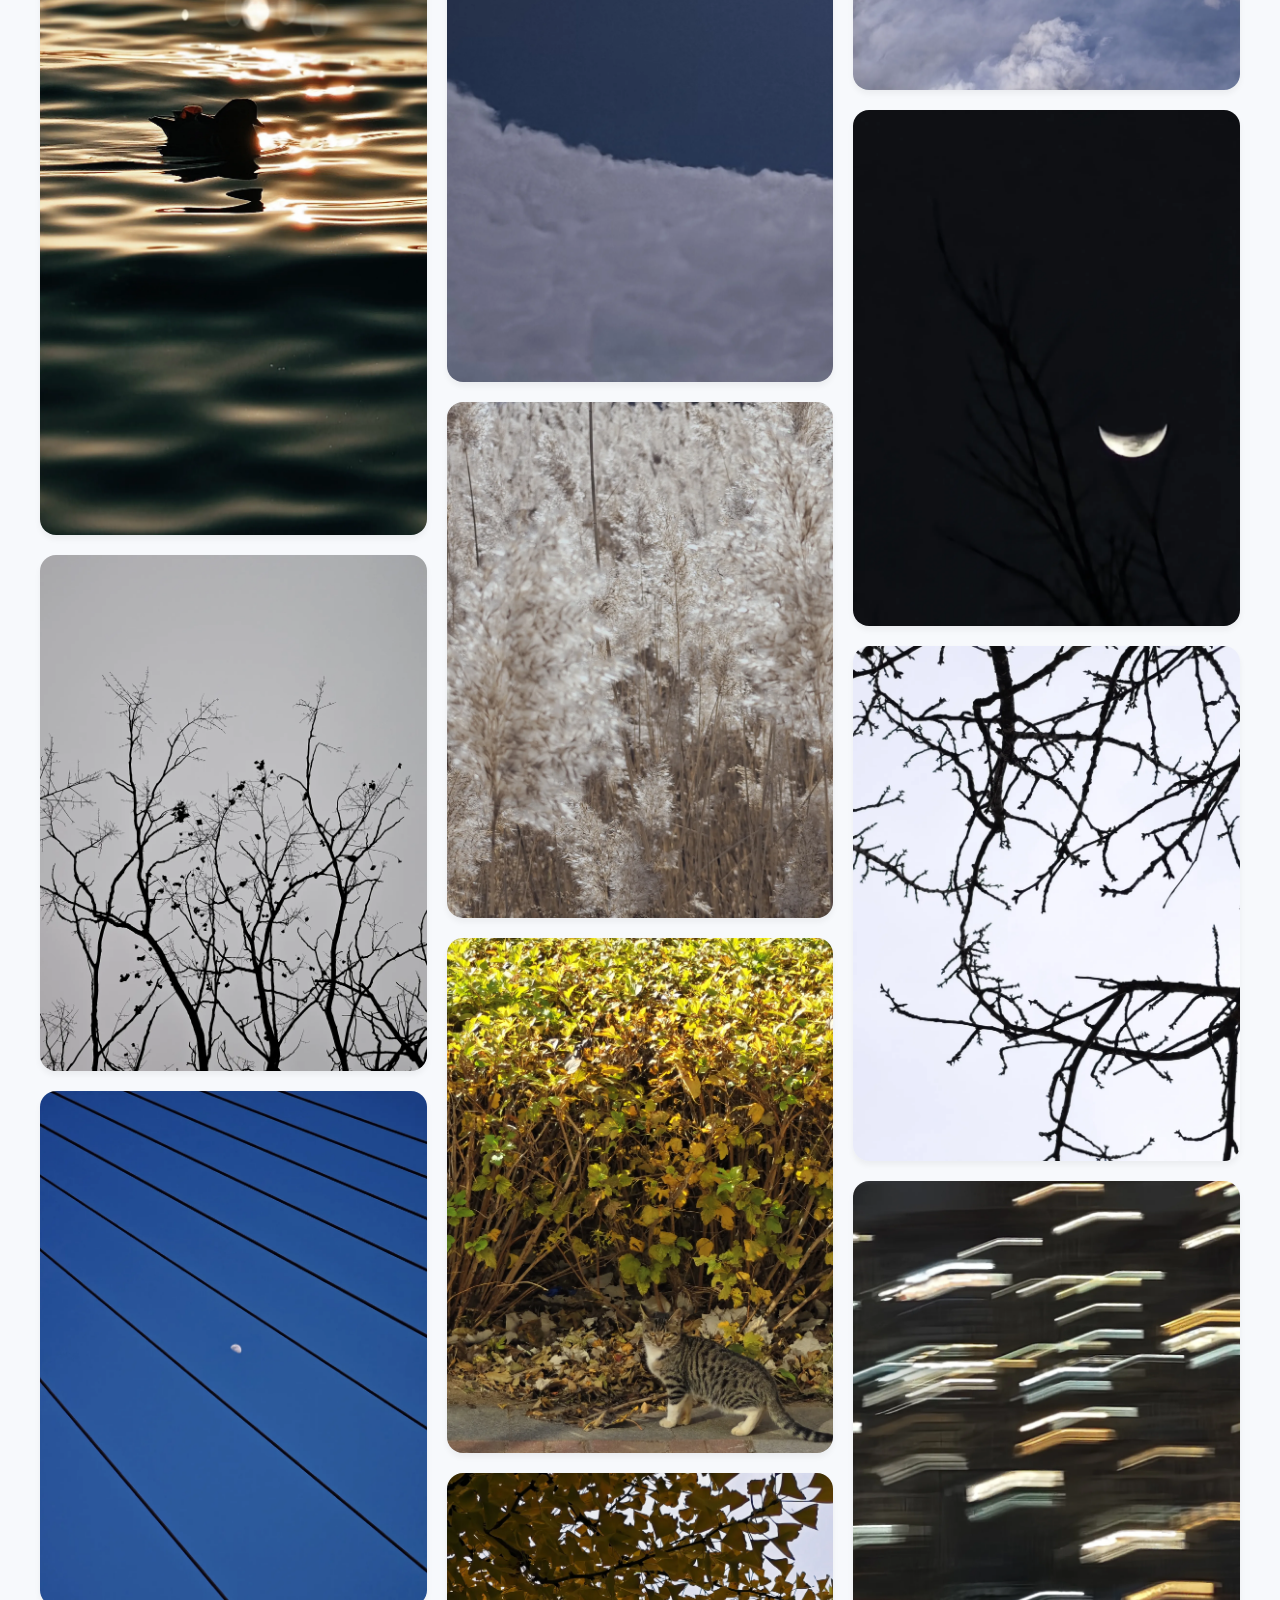
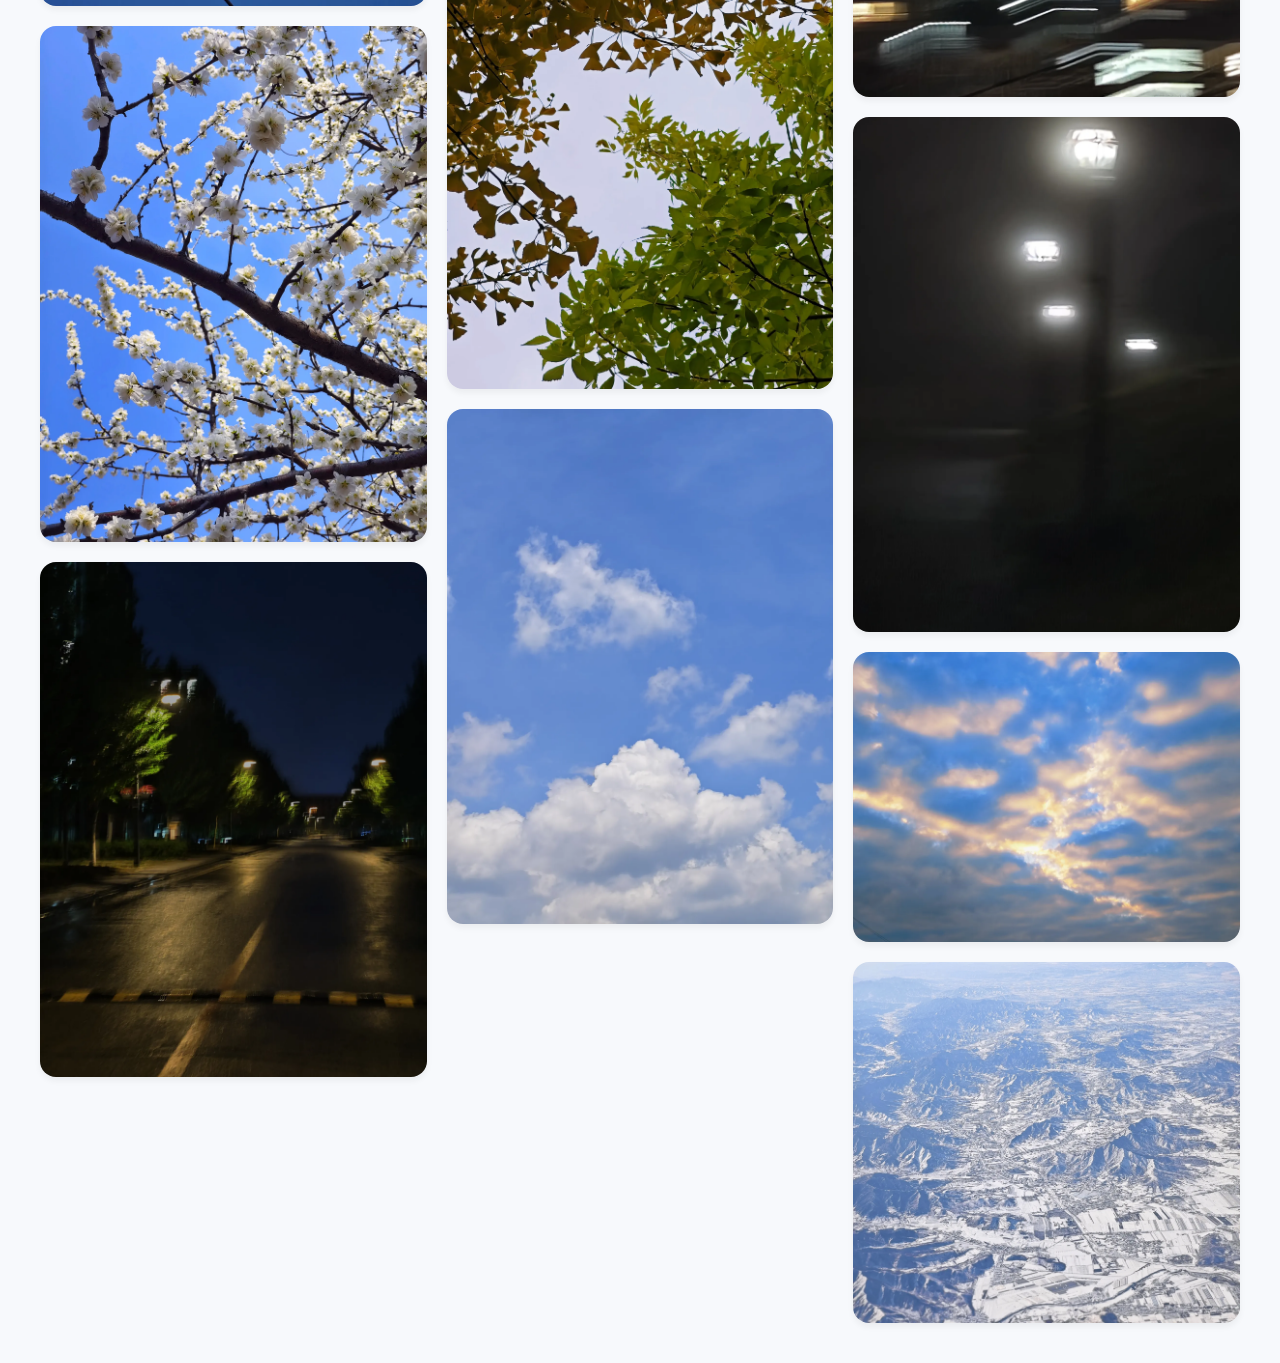
==== commit 33643504: "Update" ====
--- a/gallery.html
+++ b/gallery.html
@@ -31,16 +31,12 @@
         :root {
             --shadow-normal: 0 4px 6px rgba(0, 0, 0, 0.05);
             --shadow-hover: 0 12px 24px rgba(0, 0, 0, 0.15);
-            --shadow-hero: 0 20px 36px rgba(11, 87, 208, 0.18);
-            --hero-border: rgba(11, 87, 208, 0.28);
         }
 
         @media (prefers-color-scheme: dark) {
             :root {
                 --shadow-normal: 0 4px 6px rgba(0, 0, 0, 0.3);
                 --shadow-hover: 0 12px 24px rgba(0, 0, 0, 0.5);
-                --shadow-hero: 0 20px 36px rgba(0, 0, 0, 0.6);
-                --hero-border: rgba(138, 180, 248, 0.35);
             }
         }
 
@@ -71,30 +67,6 @@
             box-shadow: var(--shadow-normal);
             line-height: 0;
             display: block;
-            border: 1px solid var(--border-color);
-            position: relative;
-        }
-
-        .photo-card.hero {
-            column-span: all;
-            border-radius: 24px;
-            border-color: var(--hero-border);
-            margin: 10px 0 28px;
-            box-shadow: var(--shadow-hero);
-        }
-
-        .photo-card.hero img {
-            width: 100%;
-            max-height: min(74vh, 780px);
-            object-fit: cover;
-        }
-
-        .photo-card.hero::after {
-            content: "";
-            position: absolute;
-            inset: 0;
-            pointer-events: none;
-            background: linear-gradient(180deg, rgba(0, 0, 0, 0.02) 0%, rgba(0, 0, 0, 0.2) 100%);
         }
 
         @media (hover: hover) and (pointer: fine) {
@@ -133,17 +105,6 @@
             .gallery-container {
                 column-count: 1;
             }
-
-            .photo-card.hero {
-                margin-bottom: 20px;
-                border-radius: 16px;
-                box-shadow: var(--shadow-normal);
-            }
-
-            .photo-card.hero img {
-                max-height: none;
-                object-fit: cover;
-            }
         }
     </style>
 </head>
@@ -161,19 +122,16 @@
 
     <main class="main-content">
         <div class="gallery-container">
-            <div class="photo-card"><img src="img/photo_3.webp" loading="eager" alt="Gallery 1"></div>
-
-            <div class="photo-card"><img src="img/avatar.webp" loading="eager" alt="Gallery 2"></div>
-            <div class="photo-card"><img src="img/photo_2.webp" loading="eager" alt="Gallery 3"></div>
+            <div class="photo-card"><img src="img/avatar.webp" loading="eager" alt="Gallery 1"></div>
+            <div class="photo-card"><img src="img/photo_2.webp" loading="eager" alt="Gallery 2"></div>
+            <div class="photo-card"><img src="img/photo_3.webp" loading="eager" alt="Gallery 3"></div>
             <div class="photo-card"><img src="img/photo_4.webp" loading="eager" alt="Gallery 4"></div>
-            <div class="photo-card"><img src="img/photo_5.webp" loading="lazy" alt="Gallery 5"></div>
+            <div class="photo-card"><img src="img/photo_5.webp" loading="eager" alt="Gallery 5"></div>
             <div class="photo-card"><img src="img/photo_6.webp" loading="lazy" alt="Gallery 6"></div>
             <div class="photo-card"><img src="img/photo_7.webp" loading="lazy" alt="Gallery 7"></div>
             <div class="photo-card"><img src="img/photo_8.webp" loading="lazy" alt="Gallery 8"></div>
             <div class="photo-card"><img src="img/photo_9.webp" loading="lazy" alt="Gallery 9"></div>
-
             <div class="photo-card"><img src="img/photo_10.webp" loading="lazy" alt="Gallery 10"></div>
-
             <div class="photo-card"><img src="img/photo_11.webp" loading="lazy" alt="Gallery 11"></div>
             <div class="photo-card"><img src="img/photo_12.webp" loading="lazy" alt="Gallery 12"></div>
             <div class="photo-card"><img src="img/photo_13.webp" loading="lazy" alt="Gallery 13"></div>
@@ -182,15 +140,13 @@
             <div class="photo-card"><img src="img/photo_16.webp" loading="lazy" alt="Gallery 16"></div>
             <div class="photo-card"><img src="img/photo_17.webp" loading="lazy" alt="Gallery 17"></div>
             <div class="photo-card"><img src="img/photo_18.webp" loading="lazy" alt="Gallery 18"></div>
-
-            <div class="photo-card"><img src="img/photo_25.webp" loading="lazy" alt="Gallery 19"></div>
-
-            <div class="photo-card"><img src="img/photo_19.webp" loading="lazy" alt="Gallery 20"></div>
-            <div class="photo-card"><img src="img/photo_20.webp" loading="lazy" alt="Gallery 21"></div>
-            <div class="photo-card"><img src="img/photo_21.webp" loading="lazy" alt="Gallery 22"></div>
-            <div class="photo-card"><img src="img/photo_22.webp" loading="lazy" alt="Gallery 23"></div>
-            <div class="photo-card"><img src="img/photo_23.webp" loading="lazy" alt="Gallery 24"></div>
-            <div class="photo-card"><img src="img/photo_24.webp" loading="lazy" alt="Gallery 25"></div>
+            <div class="photo-card"><img src="img/photo_19.webp" loading="lazy" alt="Gallery 19"></div>
+            <div class="photo-card"><img src="img/photo_20.webp" loading="lazy" alt="Gallery 20"></div>
+            <div class="photo-card"><img src="img/photo_21.webp" loading="lazy" alt="Gallery 21"></div>
+            <div class="photo-card"><img src="img/photo_22.webp" loading="lazy" alt="Gallery 22"></div>
+            <div class="photo-card"><img src="img/photo_23.webp" loading="lazy" alt="Gallery 23"></div>
+            <div class="photo-card"><img src="img/photo_24.webp" loading="lazy" alt="Gallery 24"></div>
+            <div class="photo-card"><img src="img/photo_25.webp" loading="lazy" alt="Gallery 25"></div>
             <div class="photo-card"><img src="img/photo_26.webp" loading="lazy" alt="Gallery 26"></div>
         </div>
     </main>
@@ -211,29 +167,6 @@
     </nav>
 
     <script>
-        const HERO_ENDINGS = new Set(['1', '3', '5']);
-
-        function applyHeroRhythm() {
-            const cards = document.querySelectorAll('.gallery-container .photo-card');
-            cards.forEach(card => {
-                card.classList.remove('hero');
-                const img = card.querySelector('img');
-                if (!img) return;
-
-                const src = img.getAttribute('src') || '';
-                const match = src.match(/photo_(\d+)\.webp$/i);
-                if (!match) return;
-
-                const photoNum = match[1];
-                const ending = photoNum[photoNum.length - 1];
-                if (HERO_ENDINGS.has(ending)) {
-                    card.classList.add('hero');
-                }
-            });
-        }
-
-        applyHeroRhythm();
-
         function clearActiveStates() {
             document.body.style.visibility = 'hidden';
             document.body.offsetHeight;
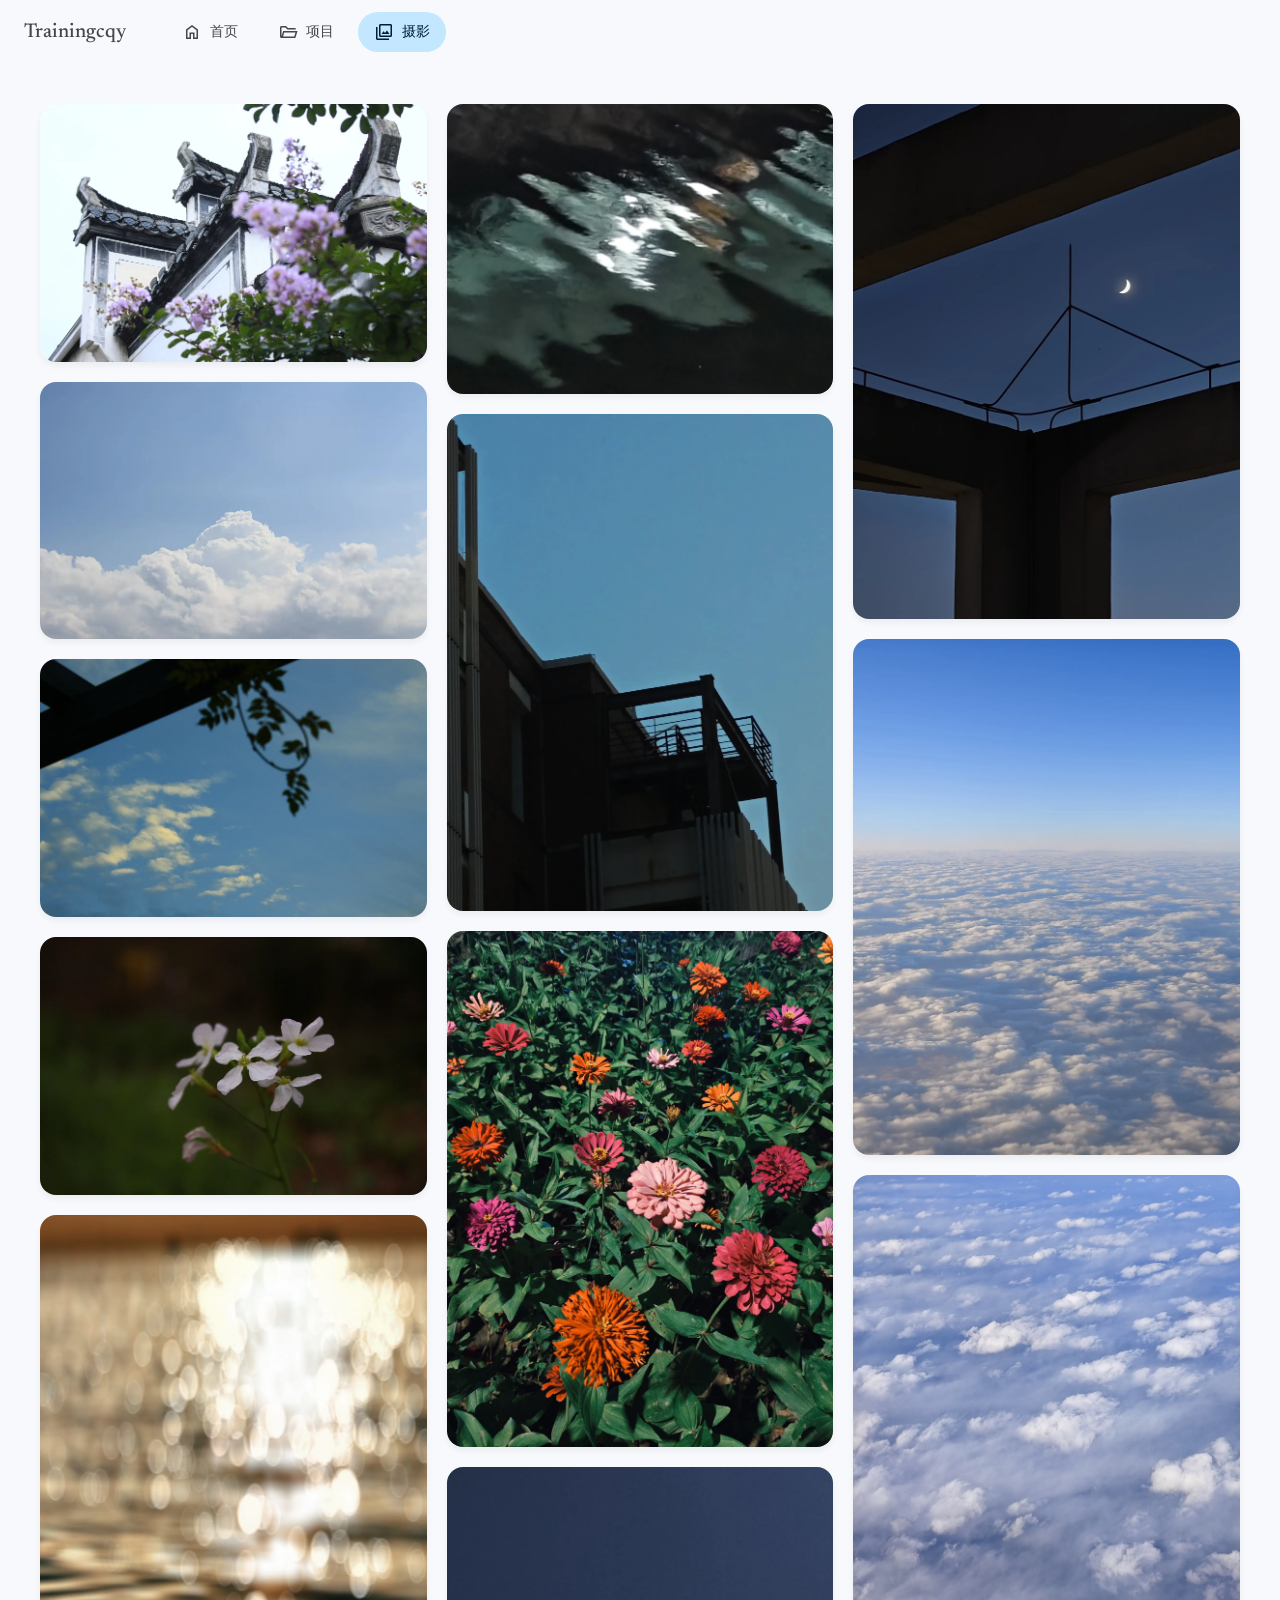
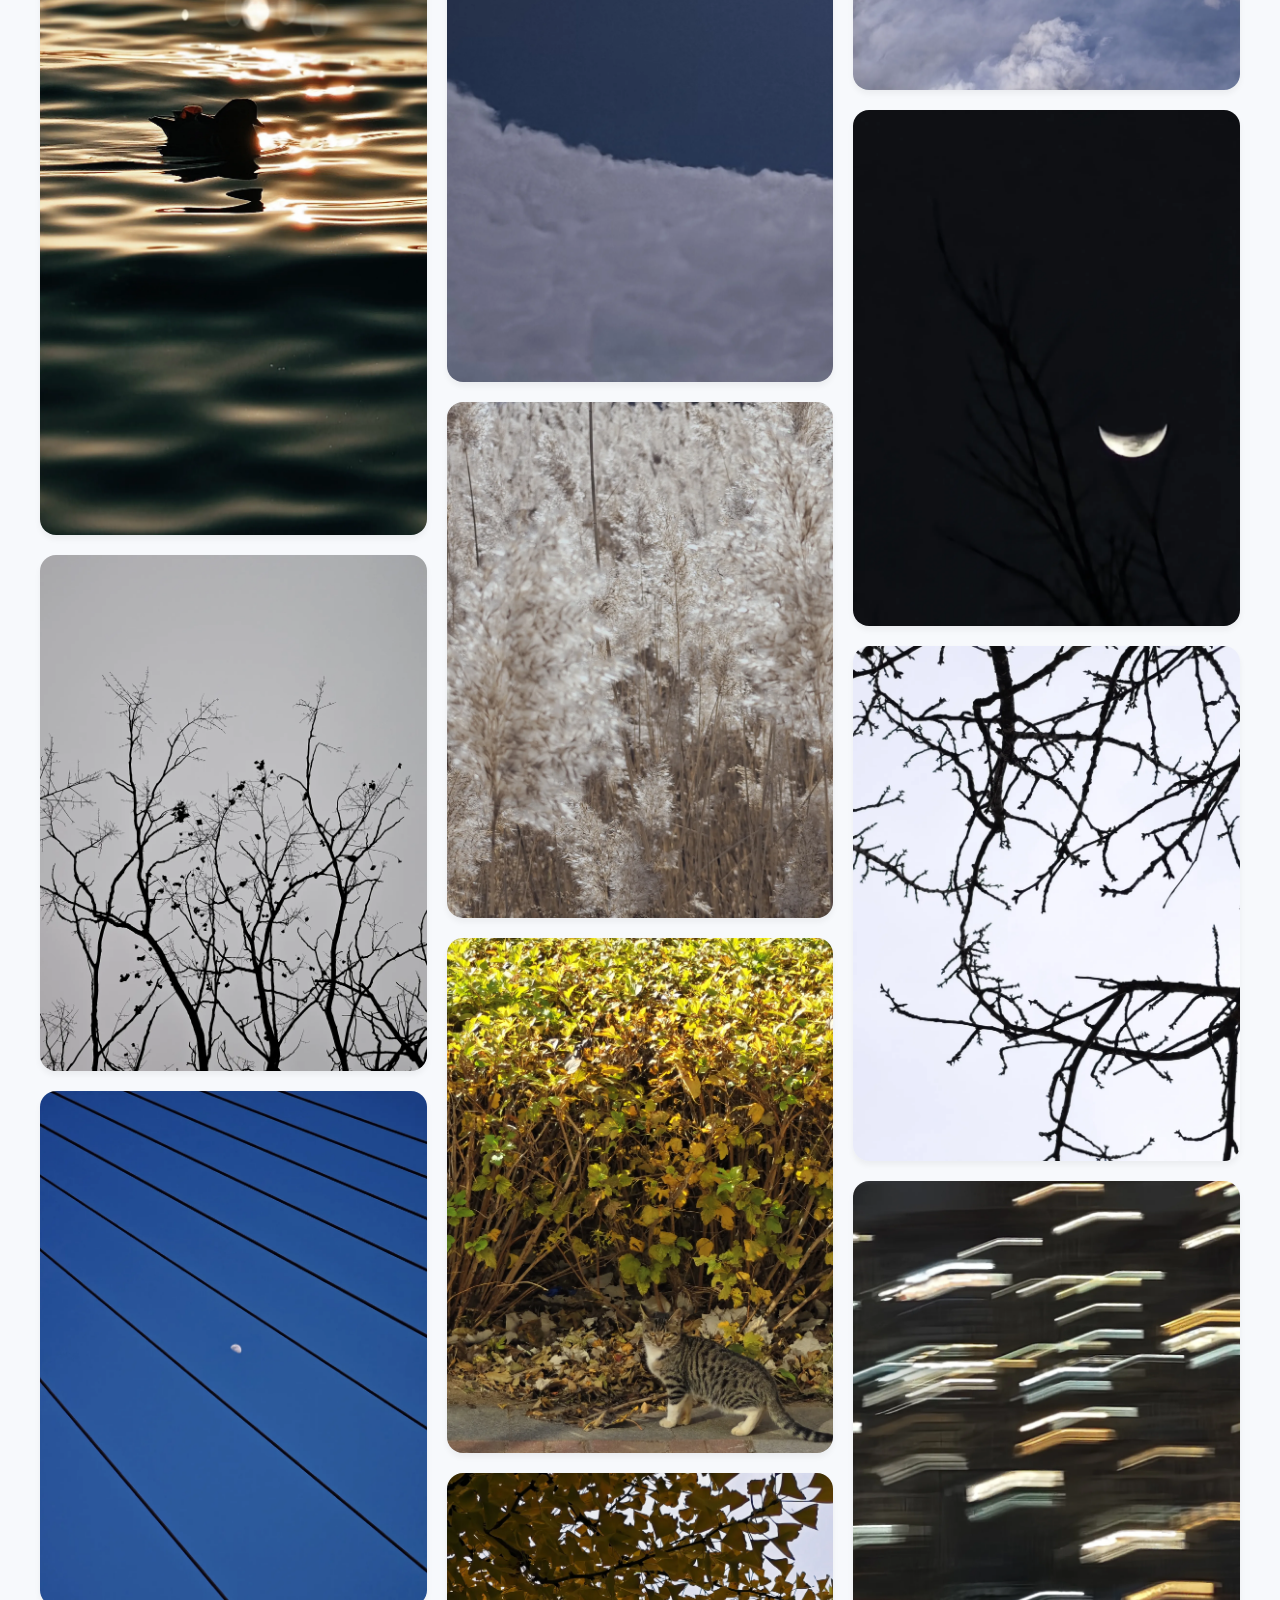
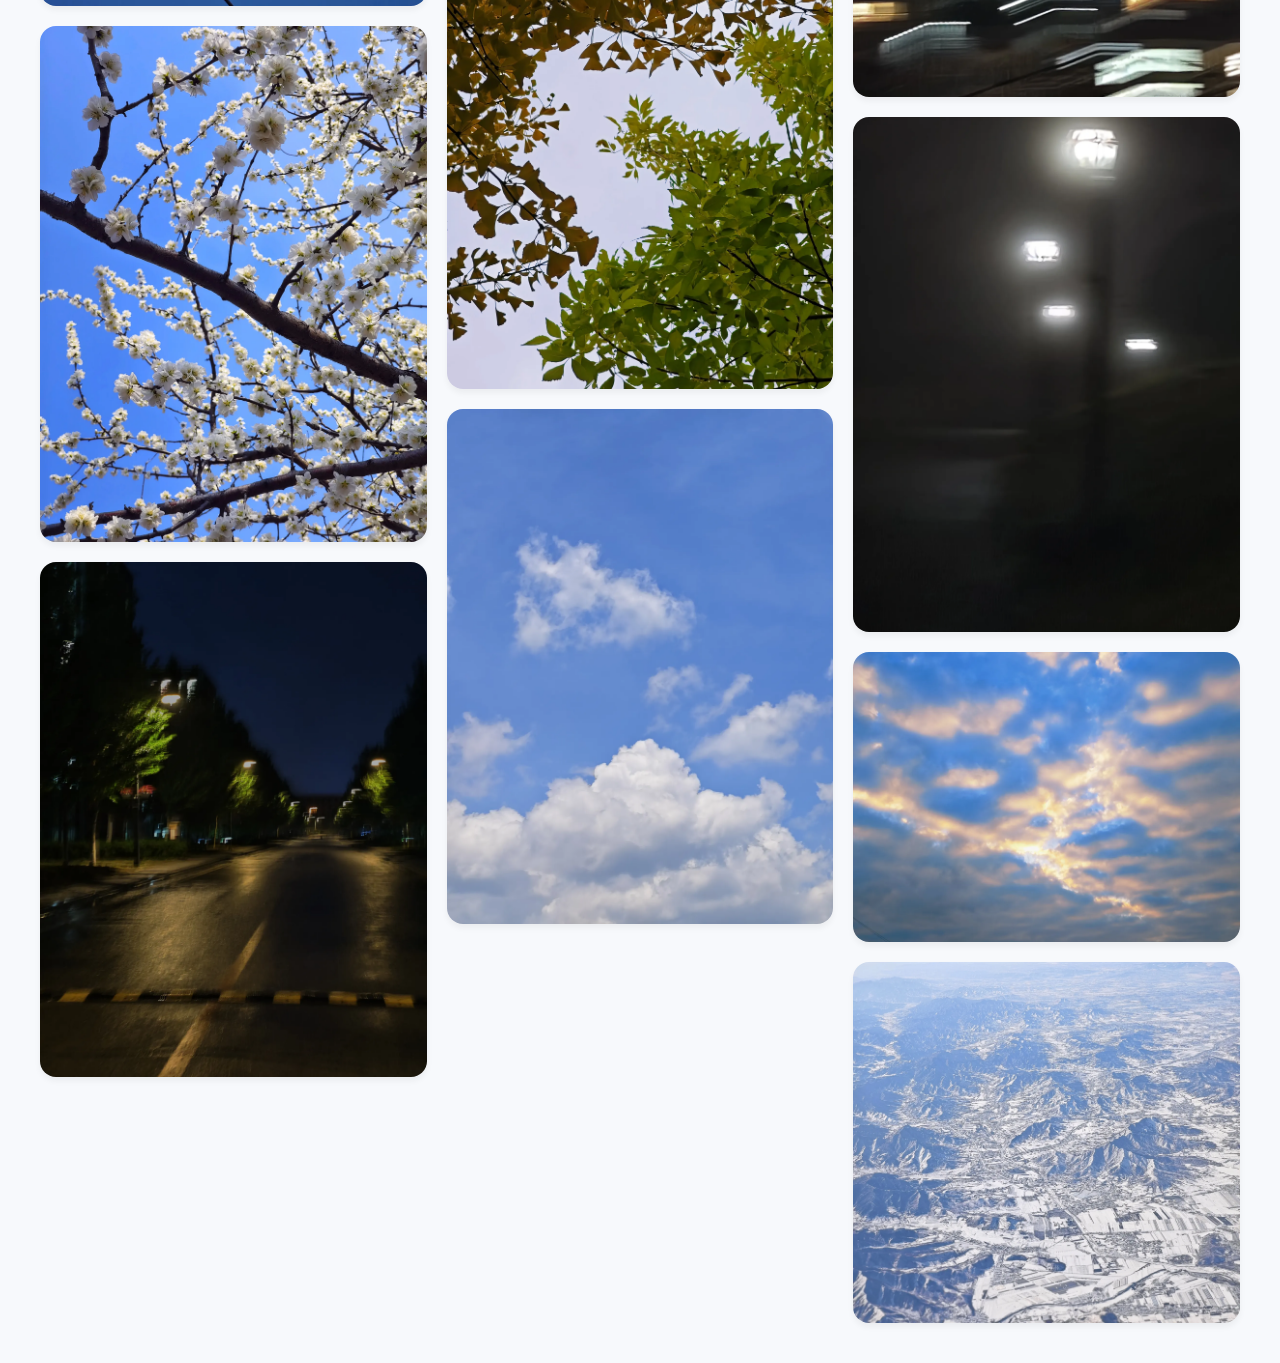
==== commit 71e109d8: "Update" ====
--- a/gallery.html
+++ b/gallery.html
@@ -14,7 +14,7 @@
     <link rel="canonical" href="https://trainingcqy.com/gallery.html">
     <link rel="icon" type="image/jpeg" href="img/favicon.png">
     <link rel="apple-touch-icon" href="img/favicon.png">
-    <link href="https://fonts.googleapis.com/css2?family=Roboto:wght@400;500;700&display=swap" rel="stylesheet">
+    <link href="https://fonts.googleapis.com/css2?family=Newsreader:wght@500&family=Roboto:wght@400;500;700&display=swap" rel="stylesheet">
     <link rel="stylesheet"
         href="https://fonts.googleapis.com/css2?family=Material+Symbols+Outlined:opsz,wght,FILL,GRAD@24,400,0,0" />
     <link rel="stylesheet" href="style.css">
@@ -112,7 +112,6 @@
 <body>
     <nav class="topbar">
         <div class="logo-area">
-            <span class="material-symbols-outlined" style="color: var(--primary-blue);">auto_awesome</span>
             <span>Trainingcqy</span>
         </div>
         <a href="index.html" class="nav-item"><span class="material-symbols-outlined">home</span>首页</a>
--- a/style.css
+++ b/style.css
@@ -65,9 +65,11 @@
     color: var(--text-secondary);
     display: flex;
     align-items: center;
-    gap: 10px;
-    margin-right: 24px;
+    margin-right: 32px;
     white-space: nowrap;
+}
+.logo-area > span:not(.material-symbols-outlined) {
+    font-family: 'Newsreader', serif;
 }
 .nav-item {
     display: flex;
@@ -146,4 +148,33 @@
 @media (max-width: 768px) {
     .topbar { display: none; }
     .bottom-nav { display: flex; }
-}+}
+
+.card-actions {
+    display: flex !important;
+    flex-wrap: wrap !important;
+    gap: 16px !important;
+}
+
+.action-btn {
+    display: inline-flex !important;
+    align-items: center !important;
+    justify-content: center !important;
+    gap: 6px !important;
+    padding: 10px 14px !important;
+    min-width: 0 !important;
+    box-sizing: border-box !important;
+    white-space: nowrap !important;
+    margin-left: 0 !important;
+}
+
+@media (max-width: 480px) {
+    .card-actions {
+        gap: 8px !important;
+    }
+
+    .action-btn {
+        flex: 1 1 100% !important;
+        width: 100% !important;
+    }
+}
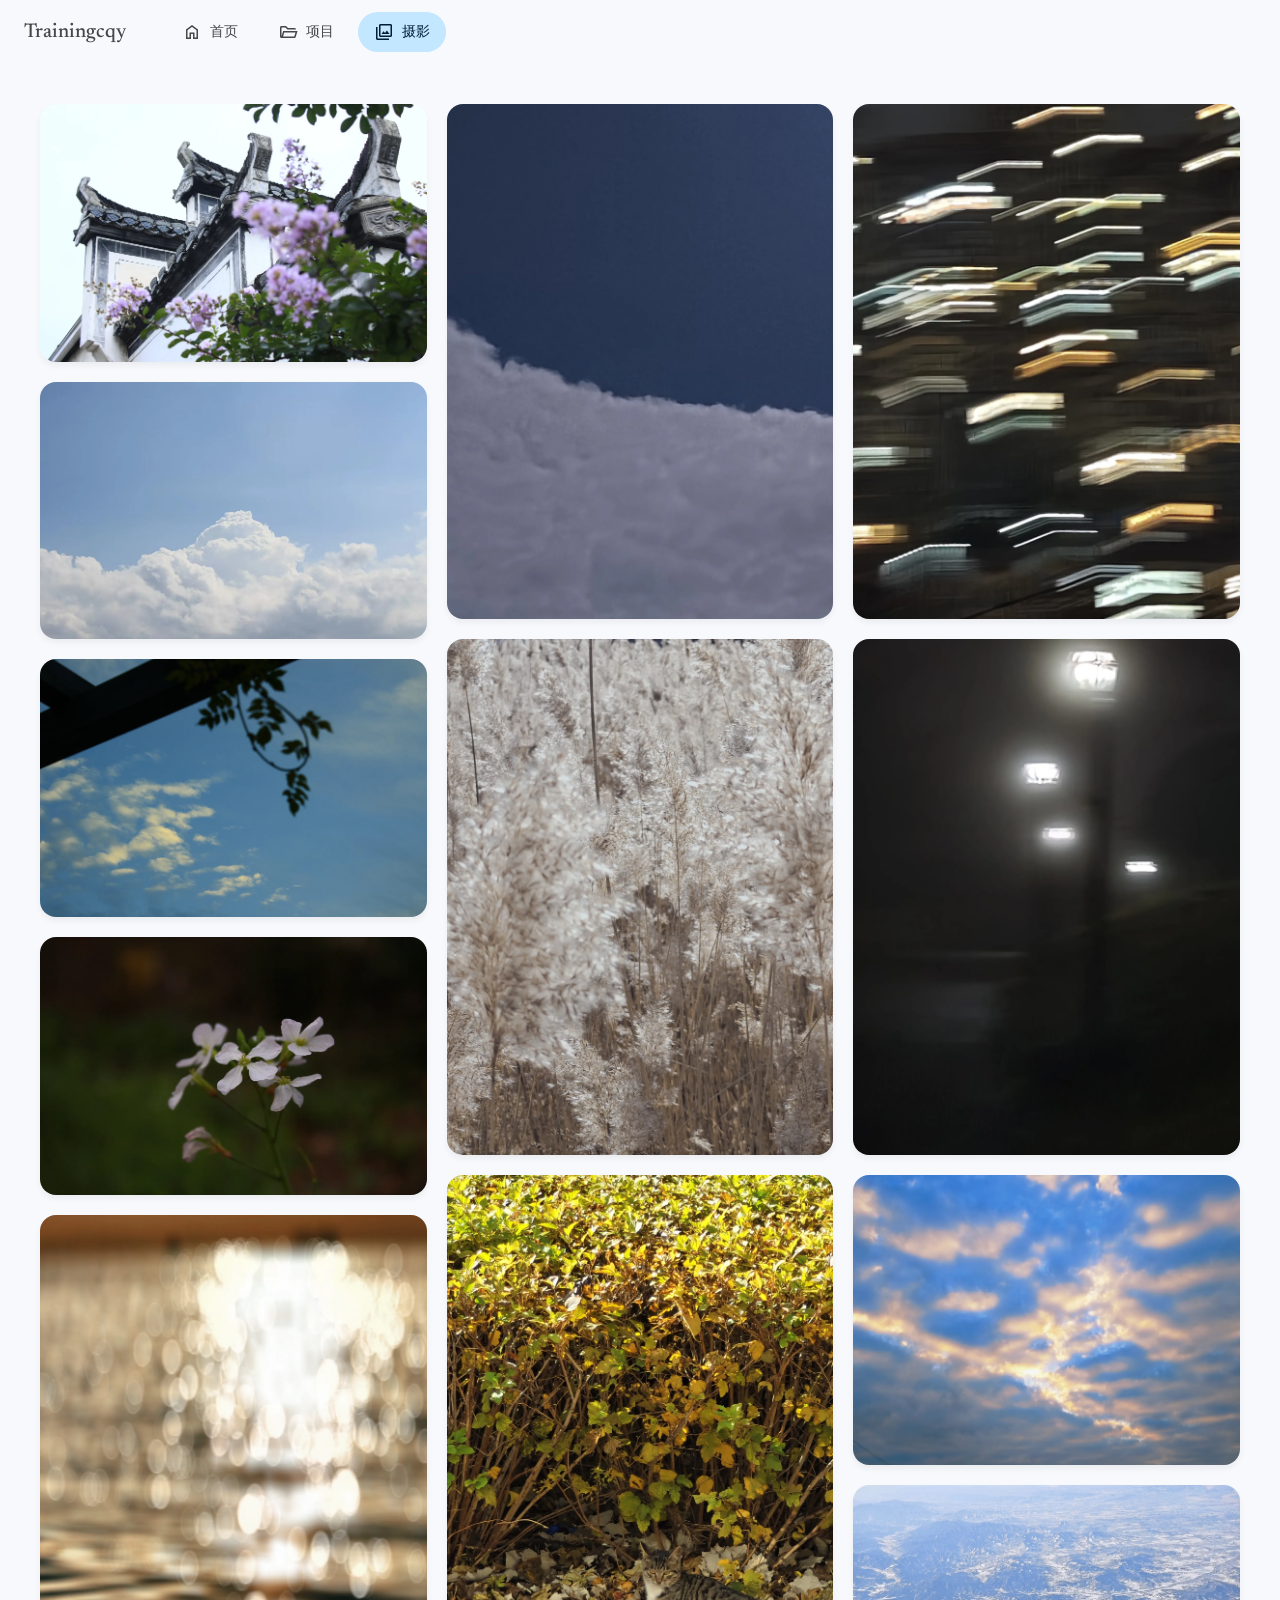
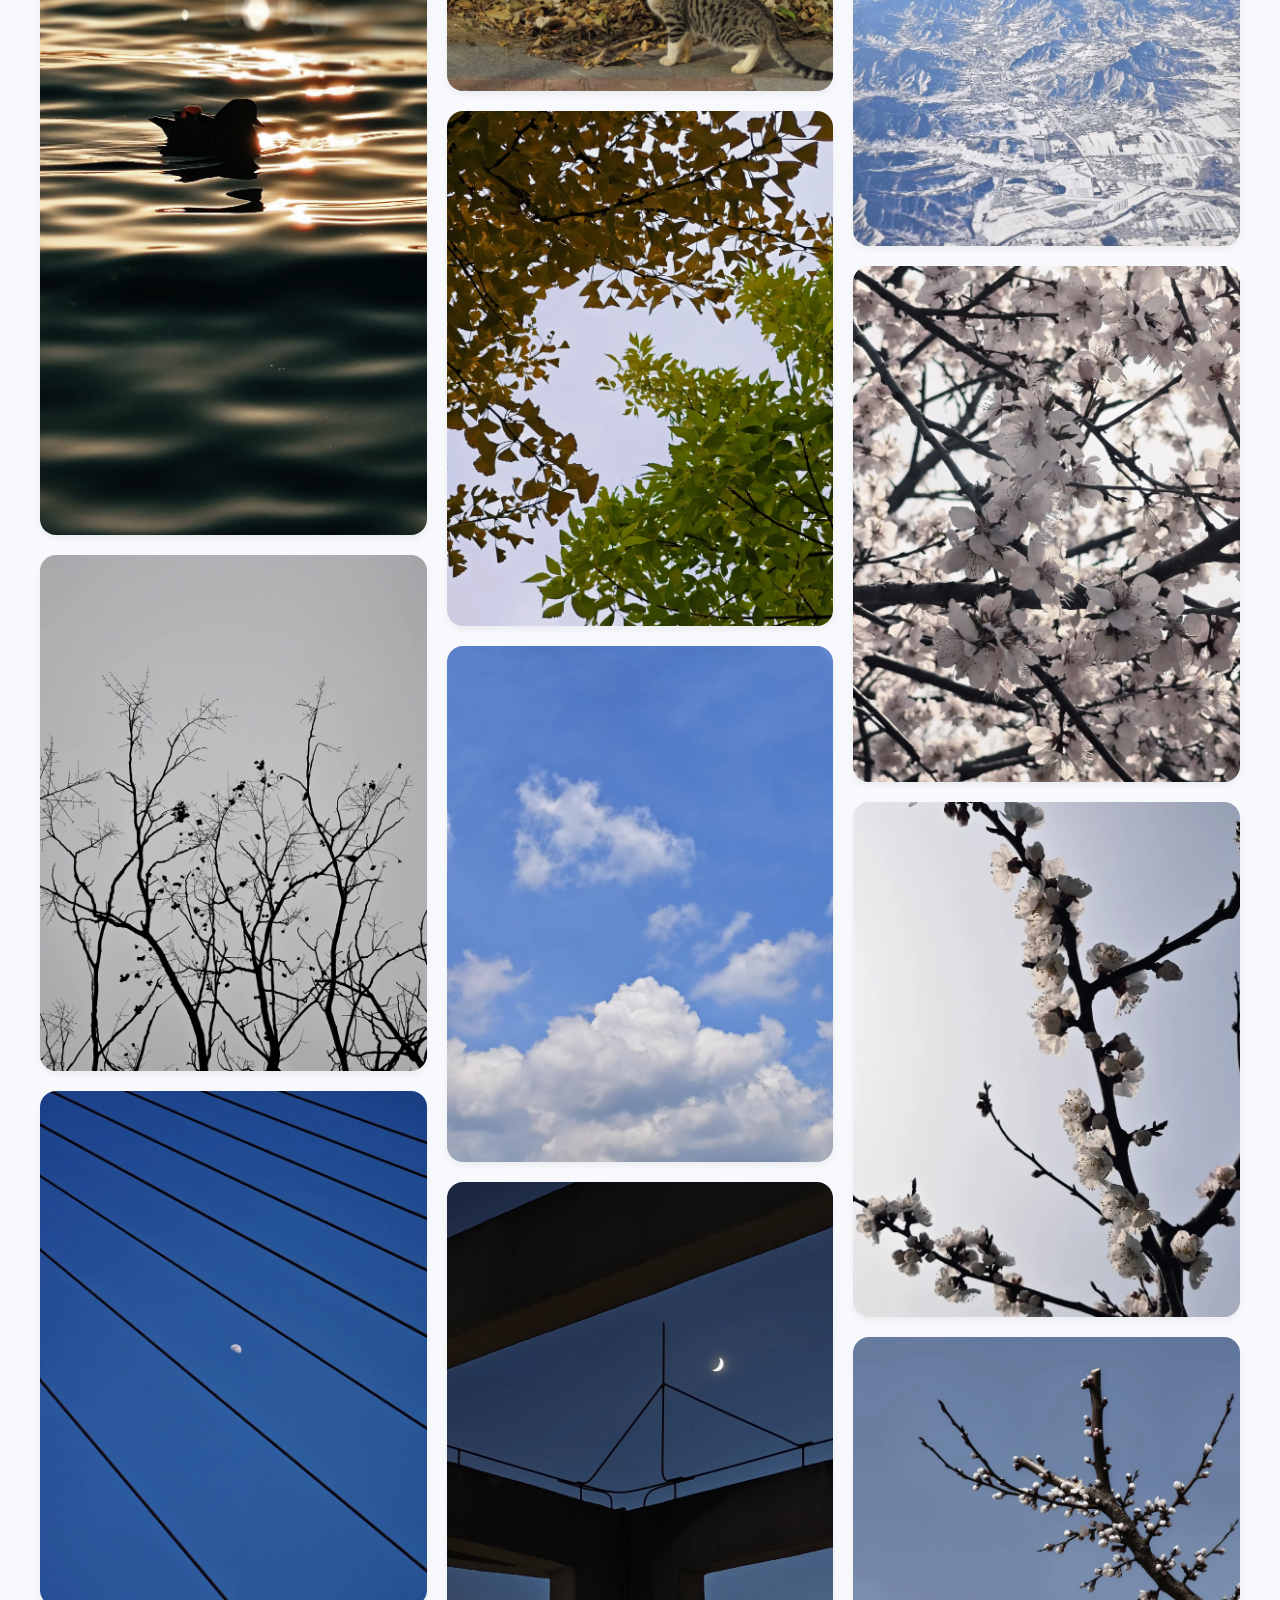
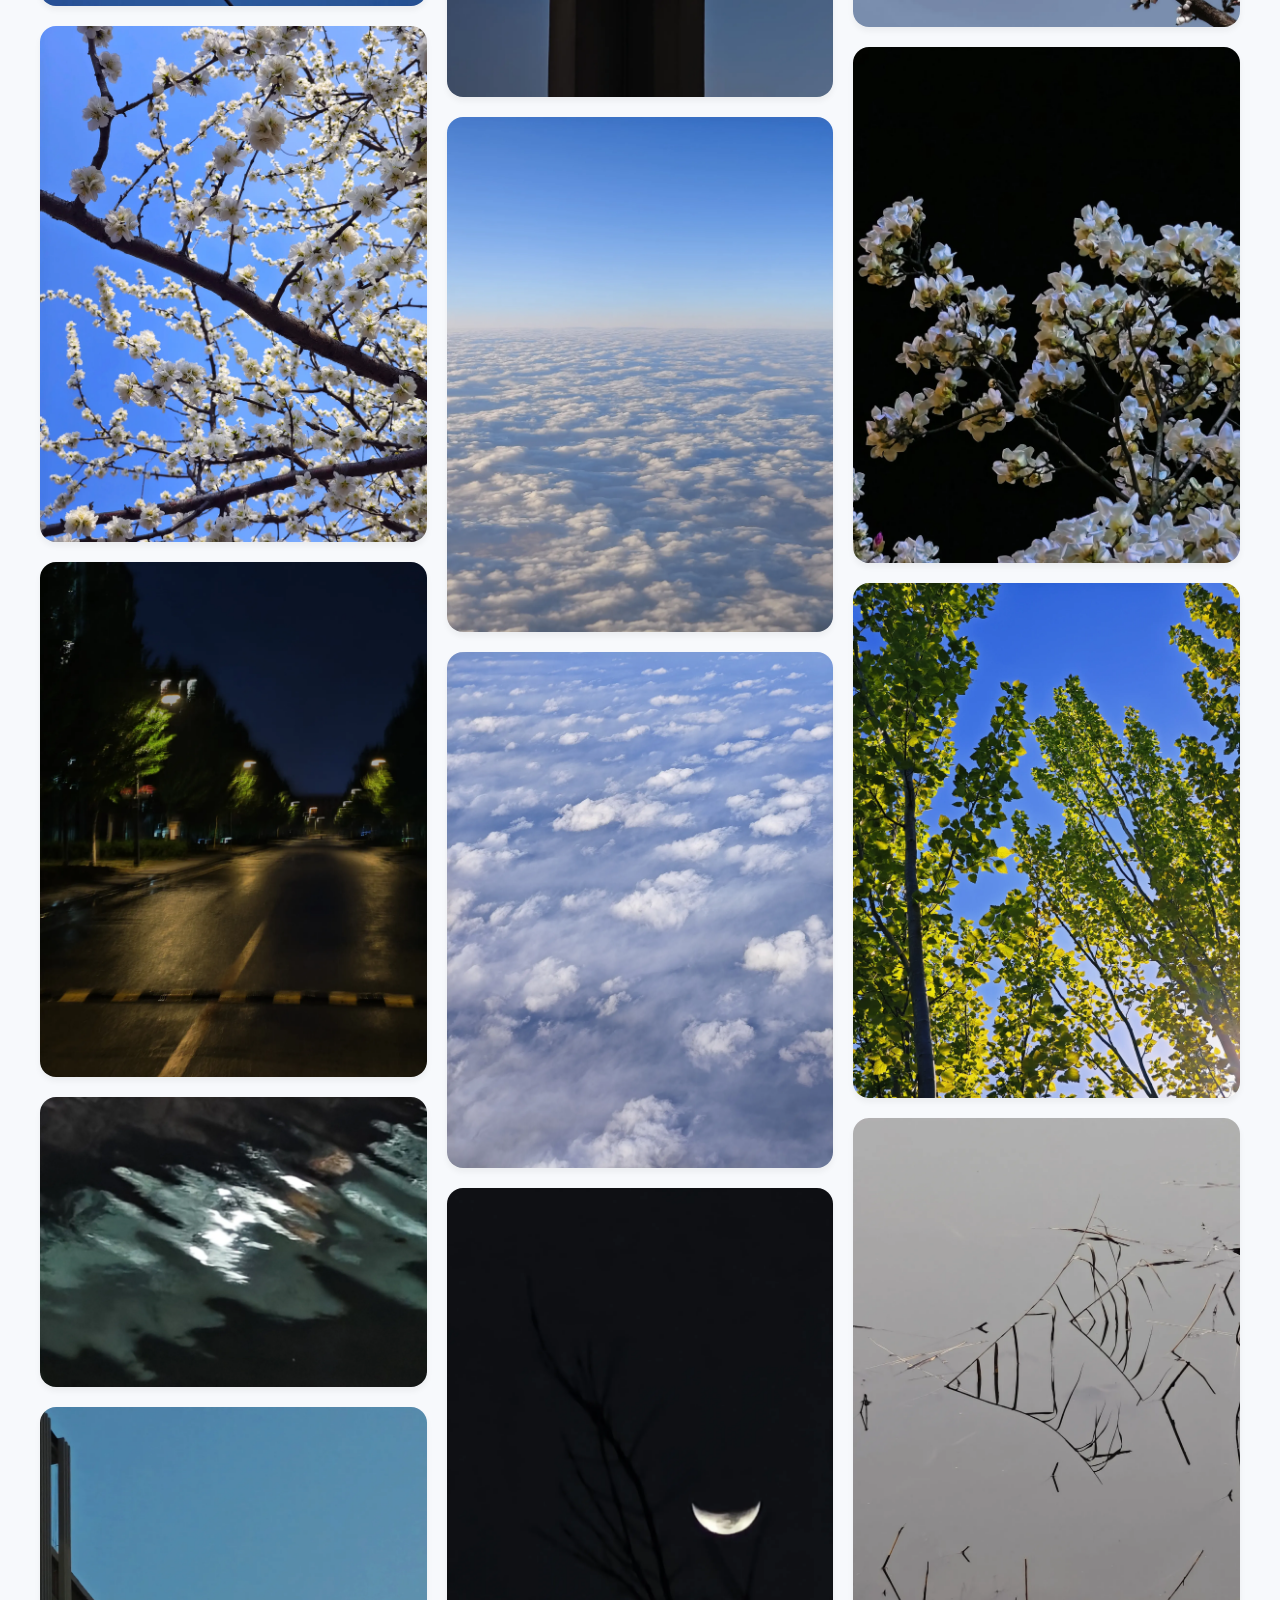
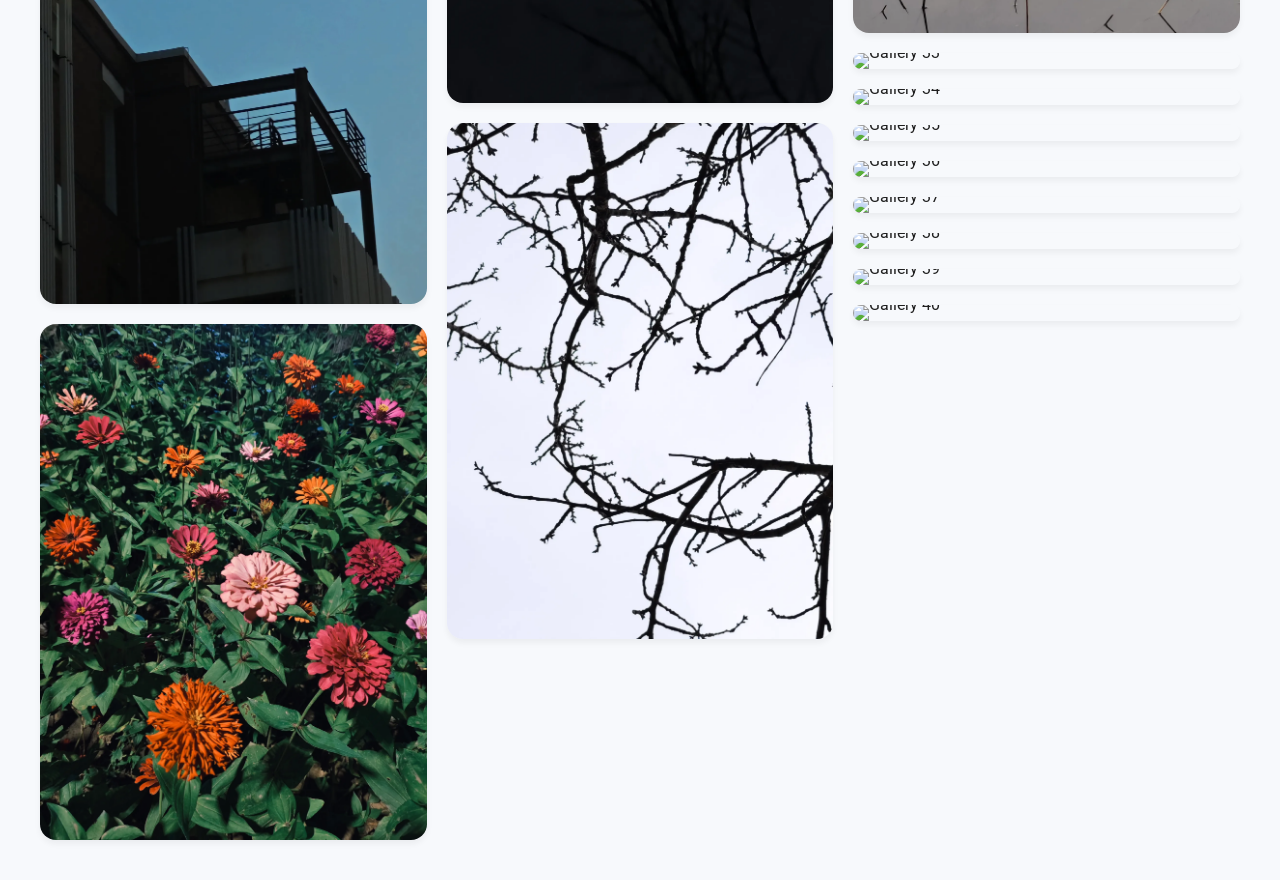
==== commit 26c5104d: "feat:frontend display" ====
--- a/gallery.html
+++ b/gallery.html
@@ -147,6 +147,20 @@
             <div class="photo-card"><img src="img/photo_24.webp" loading="lazy" alt="Gallery 24"></div>
             <div class="photo-card"><img src="img/photo_25.webp" loading="lazy" alt="Gallery 25"></div>
             <div class="photo-card"><img src="img/photo_26.webp" loading="lazy" alt="Gallery 26"></div>
+            <div class="photo-card"><img src="img/photo_27.webp" loading="lazy" alt="Gallery 27"></div>
+            <div class="photo-card"><img src="img/photo_28.webp" loading="lazy" alt="Gallery 28"></div>
+            <div class="photo-card"><img src="img/photo_29.webp" loading="lazy" alt="Gallery 29"></div>
+            <div class="photo-card"><img src="img/photo_30.webp" loading="lazy" alt="Gallery 30"></div>
+            <div class="photo-card"><img src="img/photo_31.webp" loading="lazy" alt="Gallery 31"></div>
+            <div class="photo-card"><img src="img/photo_32.webp" loading="lazy" alt="Gallery 32"></div>
+            <div class="photo-card"><img src="img/photo_33.webp" loading="lazy" alt="Gallery 33"></div>
+            <div class="photo-card"><img src="img/photo_34.webp" loading="lazy" alt="Gallery 34"></div>
+            <div class="photo-card"><img src="img/photo_35.webp" loading="lazy" alt="Gallery 35"></div>
+            <div class="photo-card"><img src="img/photo_36.webp" loading="lazy" alt="Gallery 36"></div>
+            <div class="photo-card"><img src="img/photo_37.webp" loading="lazy" alt="Gallery 37"></div>
+            <div class="photo-card"><img src="img/photo_38.webp" loading="lazy" alt="Gallery 38"></div>
+            <div class="photo-card"><img src="img/photo_39.webp" loading="lazy" alt="Gallery 39"></div>
+            <div class="photo-card"><img src="img/photo_40.webp" loading="lazy" alt="Gallery 40"></div>
         </div>
     </main>
 
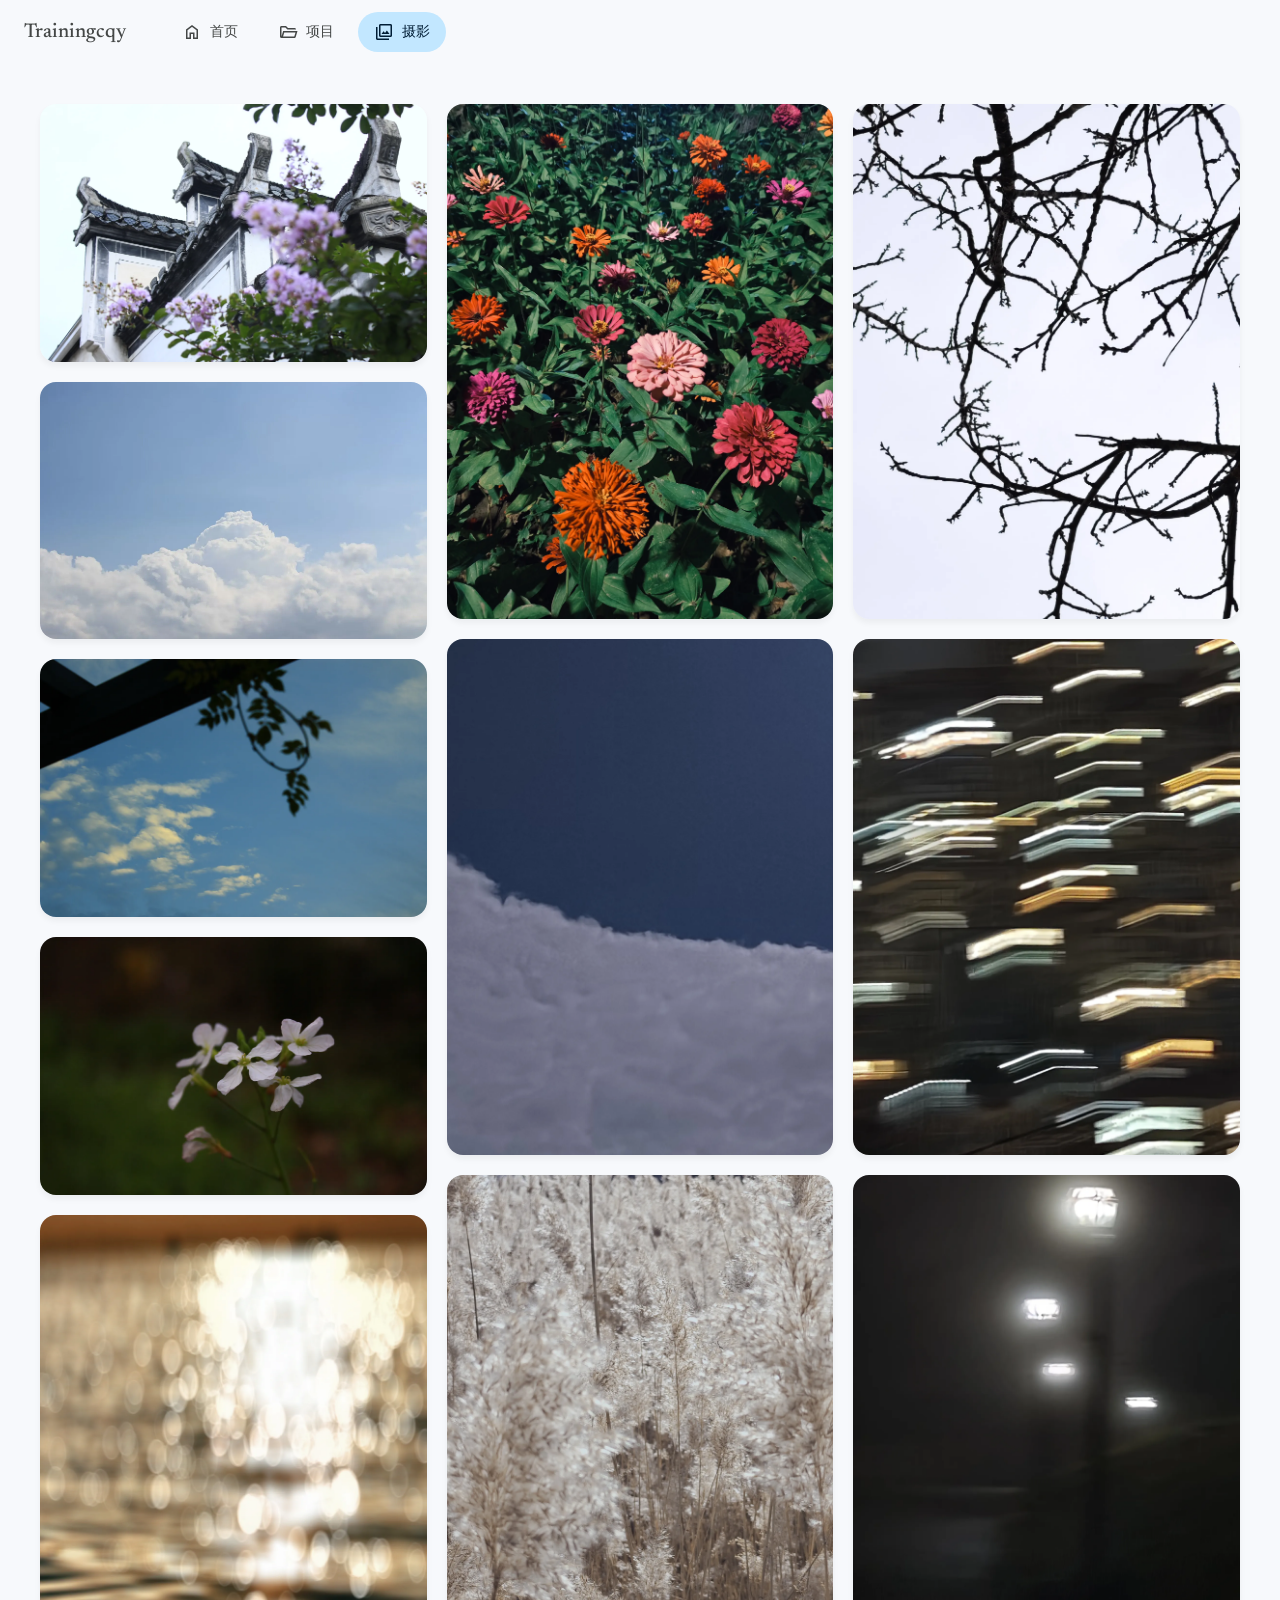
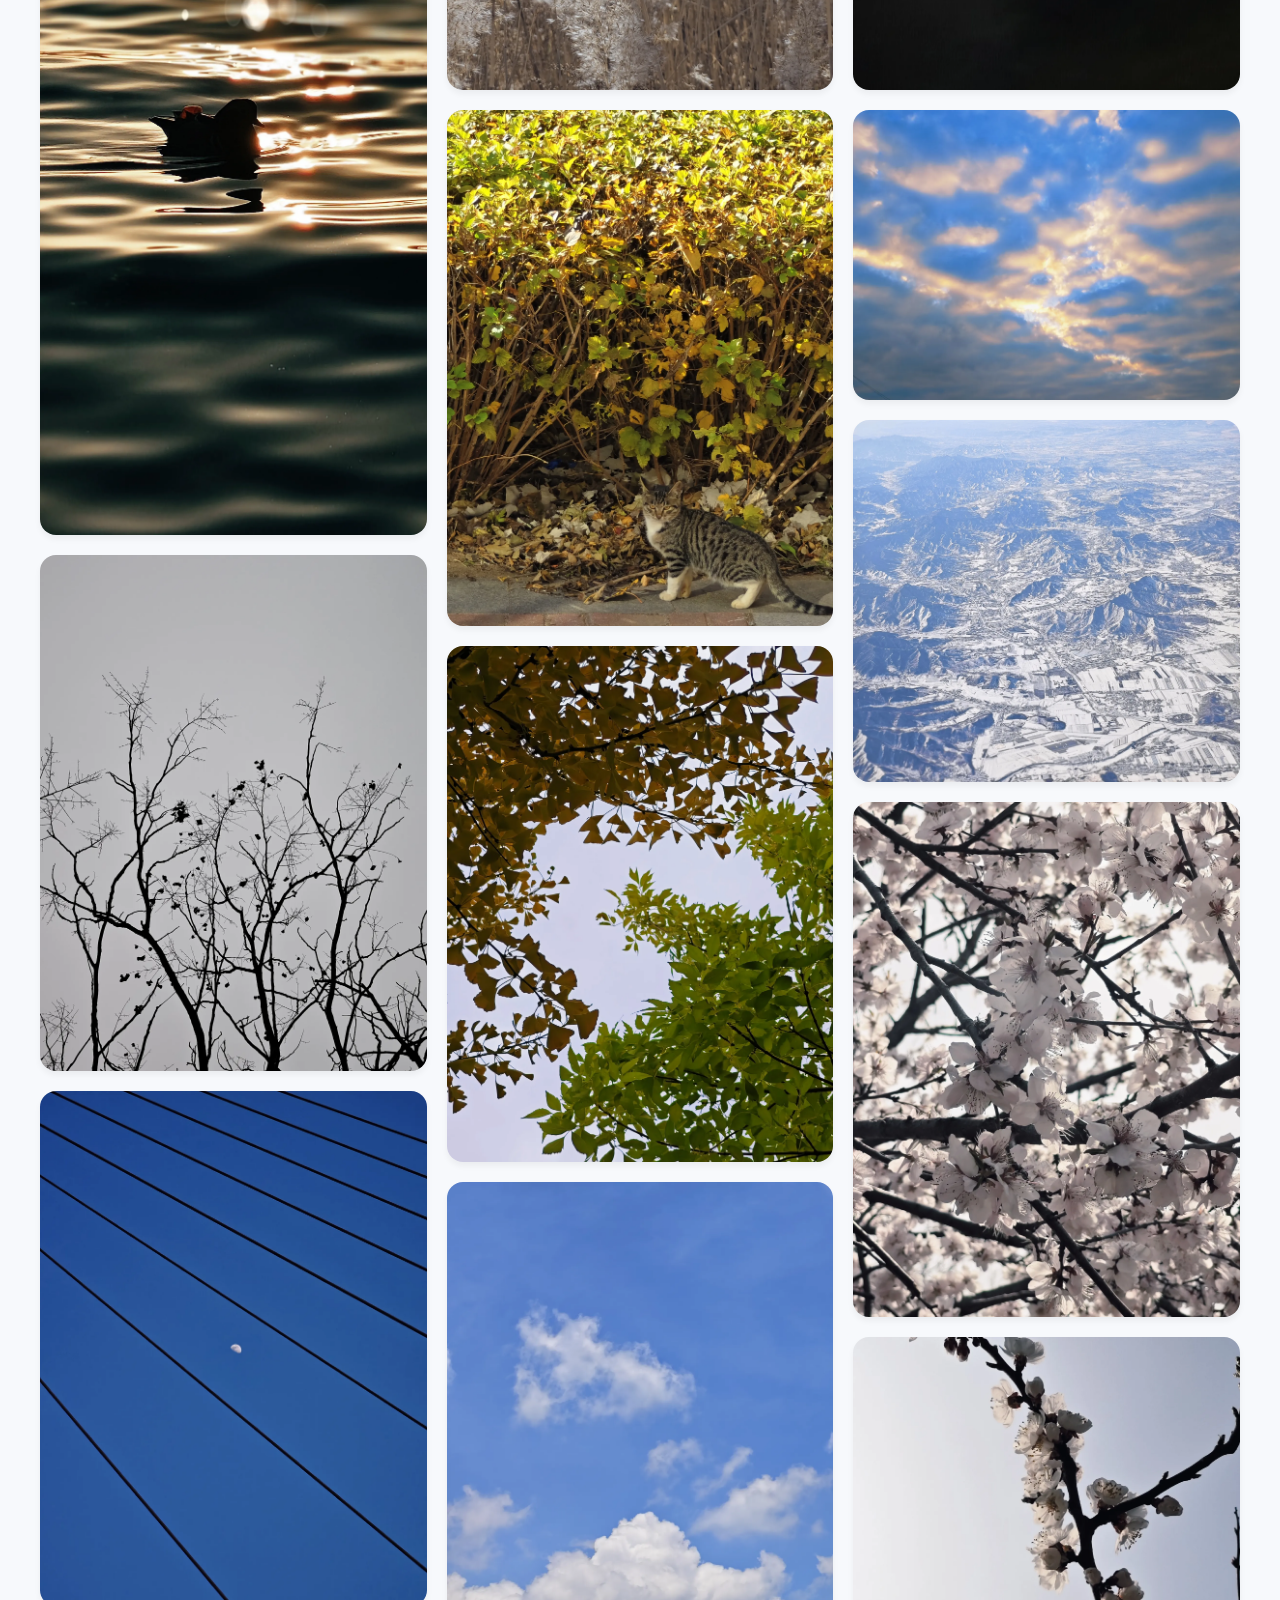
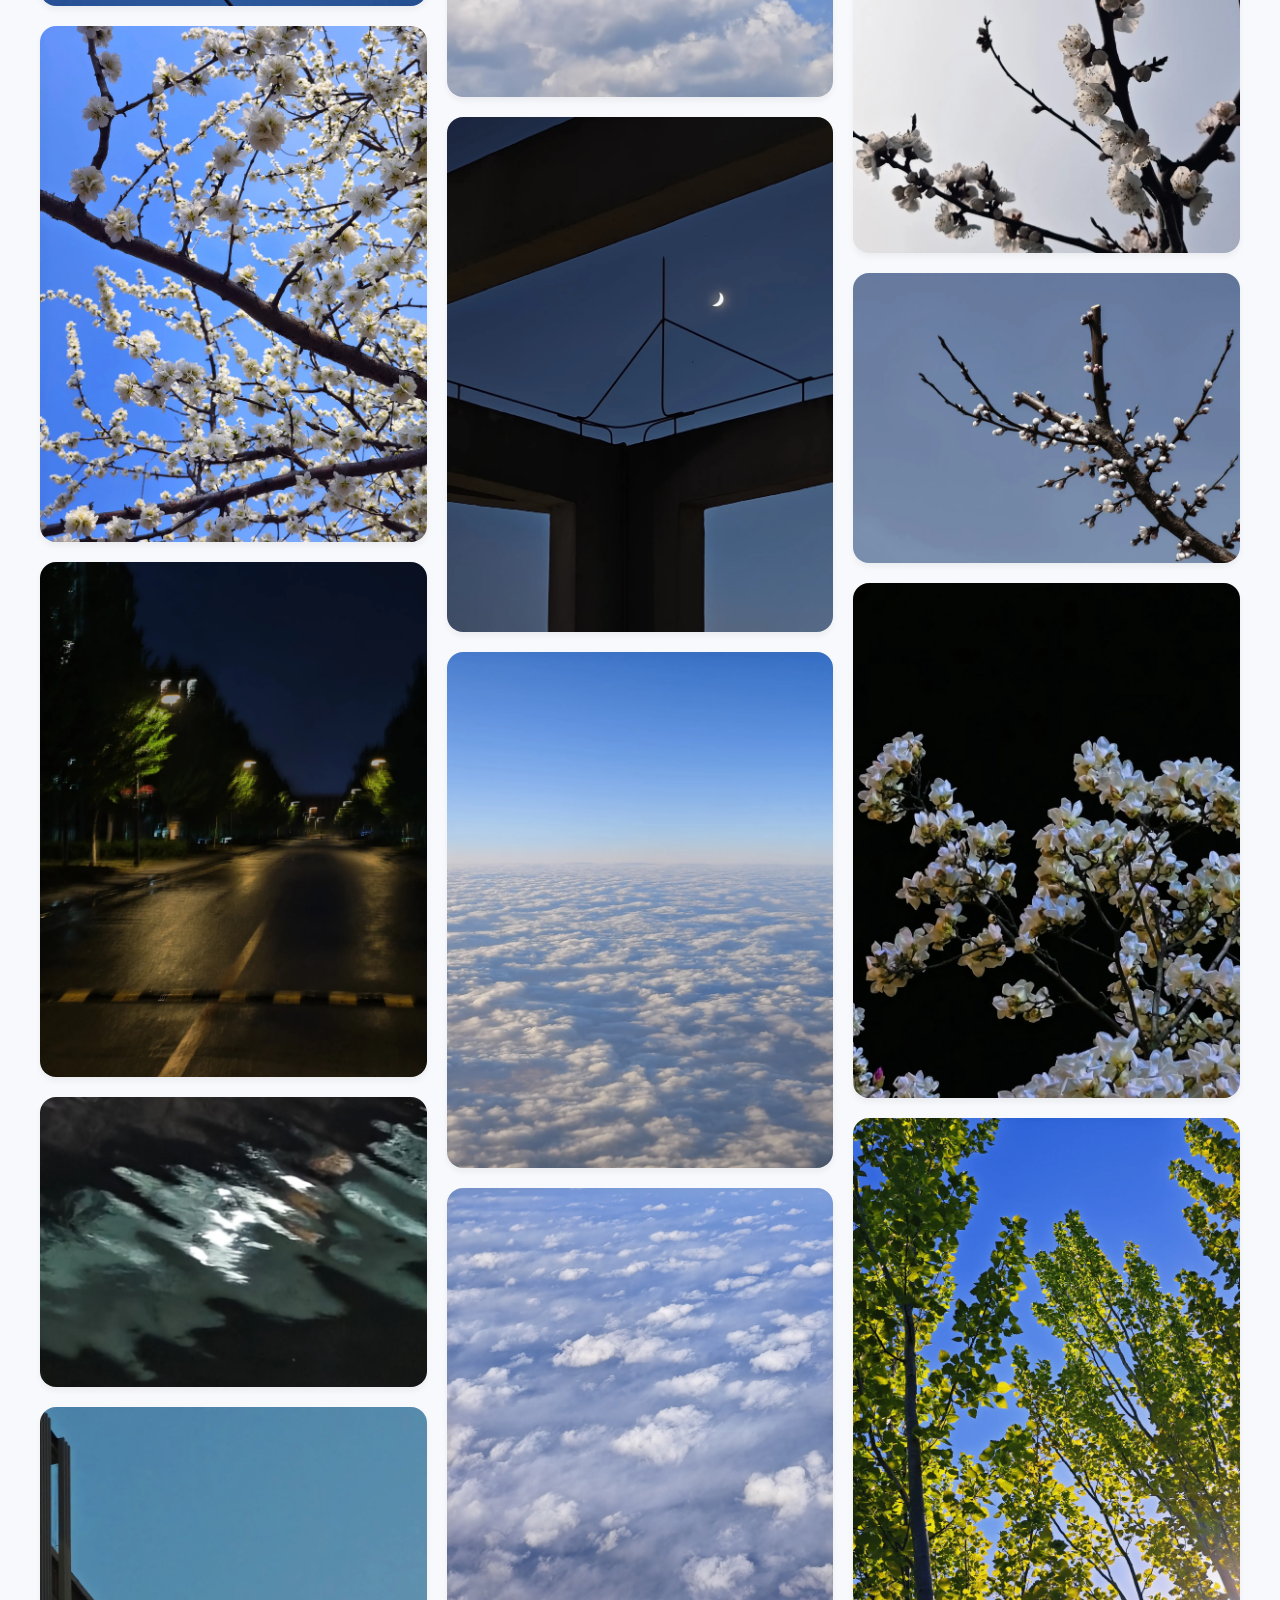
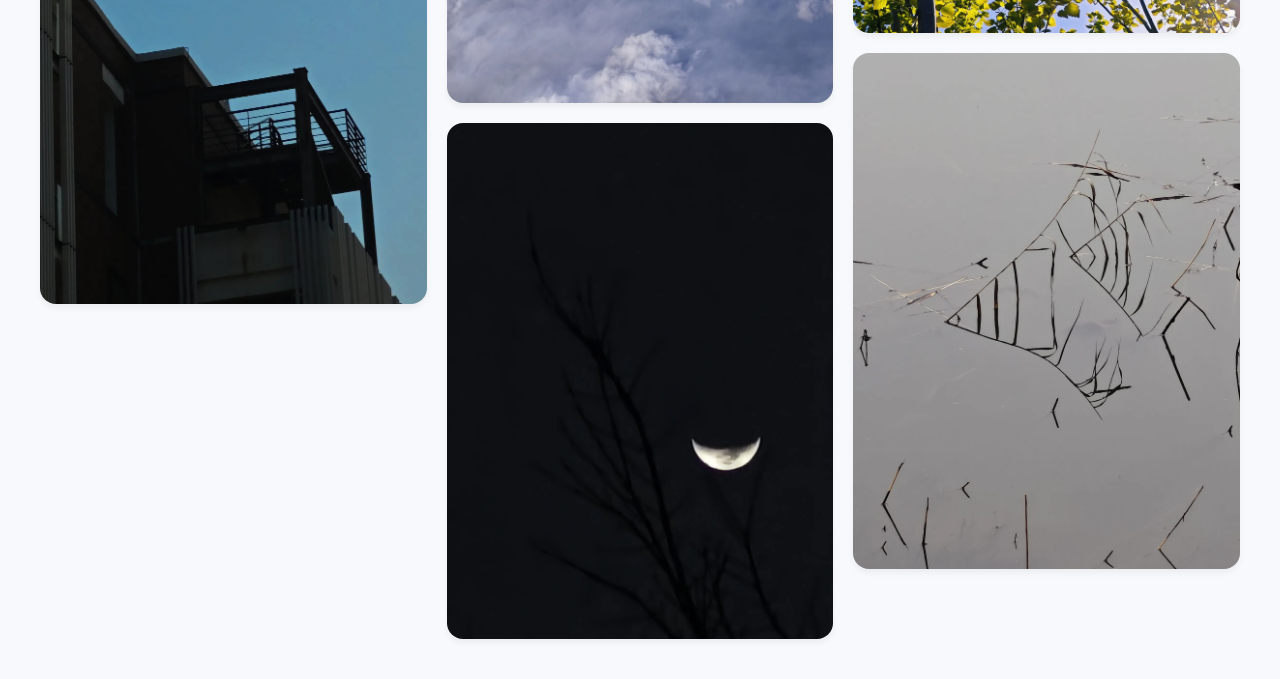
==== commit ca464b8f: "Update" ====
--- a/gallery.html
+++ b/gallery.html
@@ -153,14 +153,14 @@
             <div class="photo-card"><img src="img/photo_30.webp" loading="lazy" alt="Gallery 30"></div>
             <div class="photo-card"><img src="img/photo_31.webp" loading="lazy" alt="Gallery 31"></div>
             <div class="photo-card"><img src="img/photo_32.webp" loading="lazy" alt="Gallery 32"></div>
-            <div class="photo-card"><img src="img/photo_33.webp" loading="lazy" alt="Gallery 33"></div>
+            <!-- <div class="photo-card"><img src="img/photo_33.webp" loading="lazy" alt="Gallery 33"></div>
             <div class="photo-card"><img src="img/photo_34.webp" loading="lazy" alt="Gallery 34"></div>
             <div class="photo-card"><img src="img/photo_35.webp" loading="lazy" alt="Gallery 35"></div>
             <div class="photo-card"><img src="img/photo_36.webp" loading="lazy" alt="Gallery 36"></div>
             <div class="photo-card"><img src="img/photo_37.webp" loading="lazy" alt="Gallery 37"></div>
             <div class="photo-card"><img src="img/photo_38.webp" loading="lazy" alt="Gallery 38"></div>
             <div class="photo-card"><img src="img/photo_39.webp" loading="lazy" alt="Gallery 39"></div>
-            <div class="photo-card"><img src="img/photo_40.webp" loading="lazy" alt="Gallery 40"></div>
+            <div class="photo-card"><img src="img/photo_40.webp" loading="lazy" alt="Gallery 40"></div> -->
         </div>
     </main>
 
